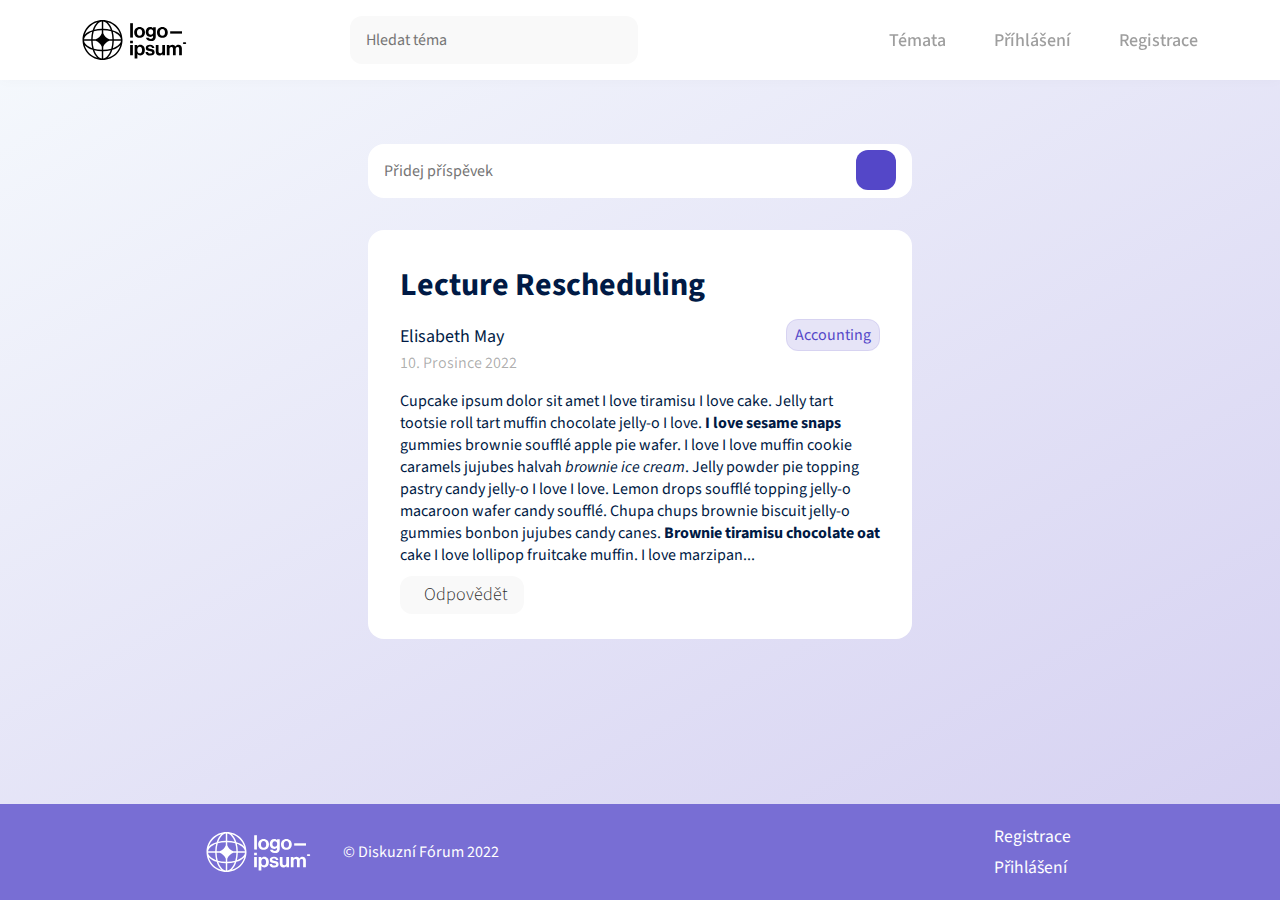
==== templates/index.html @ 2816a1f3 "template label" ====
<!doctype html>
<html lang="en">
<head>
    <meta charset="UTF-8">
    <meta name="viewport"
          content="width=device-width, user-scalable=no, initial-scale=1.0, maximum-scale=1.0, minimum-scale=1.0">
    <meta http-equiv="X-UA-Compatible" content="ie=edge">
    <link rel="stylesheet" href="https://cdnjs.cloudflare.com/ajax/libs/font-awesome/6.2.1/css/all.min.css"
          integrity="sha512-MV7K8+y+gLIBoVD59lQIYicR65iaqukzvf/nwasF0nqhPay5w/9lJmVM2hMDcnK1OnMGCdVK+iQrJ7lzPJQd1w=="
          crossorigin="anonymous" referrerpolicy="no-referrer"/>
    <link rel="stylesheet" href="style.css">
    <title>Diskuzní Fórum</title>
</head>
<body>
<nav class="nav">
    <svg class="nav__logo" id="logo-77" width="105" height="40" viewBox="0 0 105 40" fill="none"
         xmlns="http://www.w3.org/2000/svg">
        <path class="ccustom"
              d="M48.136 35.2381H50.8704V24.9238H48.136V35.2381ZM48.136 23.3153H50.8704V20.8624H48.136V23.3153Z"
              fill="black"></path>
        <path class="ccustom"
              d="M52.6323 38.6159H55.3667V34.072H55.407C55.99 34.9566 56.935 35.5397 58.3826 35.5397C61.0366 35.5397 62.8461 33.4286 62.8461 30.091C62.8461 26.874 61.0969 24.6423 58.3625 24.6423C56.9551 24.6423 55.99 25.3058 55.3265 26.2105H55.2662V24.9238H52.6323V38.6159ZM57.7996 33.2677C56.171 33.2677 55.3064 32.0413 55.3064 30.1714C55.3064 28.3217 55.99 26.8539 57.699 26.8539C59.3879 26.8539 60.0715 28.2211 60.0715 30.1714C60.0715 32.1217 59.1869 33.2677 57.7996 33.2677Z"
              fill="black"></path>
        <path class="ccustom"
              d="M68.3007 35.5397C70.8742 35.5397 72.6435 34.2931 72.6435 32.2222C72.6435 29.8095 70.7335 29.327 69.0044 28.9651C67.5366 28.6635 66.1694 28.583 66.1694 27.6984C66.1694 26.9545 66.8731 26.5523 67.9388 26.5523C69.1049 26.5523 69.8086 26.9545 69.9292 28.0603H72.4023C72.2012 25.9894 70.6933 24.6423 67.979 24.6423C65.6266 24.6423 63.7768 25.7079 63.7768 27.9396C63.7768 30.1915 65.5864 30.6942 67.4361 31.0561C68.8435 31.3375 70.1504 31.4381 70.1504 32.4233C70.1504 33.1471 69.4668 33.6095 68.2604 33.6095C67.034 33.6095 66.1895 33.0868 66.0086 31.9005H63.4752C63.6361 34.0921 65.3049 35.5397 68.3007 35.5397Z"
              fill="black"></path>
        <path class="ccustom"
              d="M83.0252 35.2381V24.9238H80.2908V30.8751C80.2908 32.2423 79.5067 33.2074 78.2199 33.2074C77.0538 33.2074 76.5109 32.5439 76.5109 31.3375V24.9238H73.7966V31.8C73.7966 34.0518 75.0834 35.5196 77.3755 35.5196C78.8231 35.5196 79.6273 34.9767 80.3311 34.0317H80.3914V35.2381H83.0252Z"
              fill="black"></path>
        <path class="ccustom"
              d="M84.7939 35.2381H87.5284V29.2465C87.5284 27.8793 88.2723 26.9947 89.3781 26.9947C90.3834 26.9947 90.9665 27.5978 90.9665 28.764V35.2381H93.7009V29.2465C93.7009 27.8793 94.4046 26.9947 95.5506 26.9947C96.5559 26.9947 97.139 27.5978 97.139 28.764V35.2381H99.8734V28.3016C99.8734 26.0497 98.6469 24.6423 96.4755 24.6423C95.1686 24.6423 94.0829 25.3259 93.3792 26.4518H93.339C92.8363 25.3661 91.7908 24.6423 90.4839 24.6423C89.0564 24.6423 88.0511 25.3661 87.4881 26.3111H87.4278V24.9238H84.7939V35.2381Z"
              fill="black"></path>
        <path class="ccustom" d="M48.1762 17.572H50.9106V3.19629H48.1762V17.572Z" fill="black"></path>
        <path class="ccustom"
              d="M57.5966 17.8736C60.7935 17.8736 62.985 15.5011 62.985 12.4249C62.985 9.3487 60.7935 6.97621 57.5966 6.97621C54.3998 6.97621 52.2082 9.3487 52.2082 12.4249C52.2082 15.5011 54.3998 17.8736 57.5966 17.8736ZM57.5966 15.7826C55.9077 15.7826 54.9829 14.4355 54.9829 12.4249C54.9829 10.4143 55.9077 9.04712 57.5966 9.04712C59.2654 9.04712 60.2104 10.4143 60.2104 12.4249C60.2104 14.4355 59.2654 15.7826 57.5966 15.7826Z"
              fill="black"></path>
        <path class="ccustom"
              d="M68.8 21.0906C70.3281 21.0906 71.6551 20.7287 72.5196 19.9244C73.2836 19.2207 73.7461 18.2355 73.7461 16.7879V7.25769H71.1122V8.34341H71.072C70.4487 7.47885 69.5037 6.97621 68.2169 6.97621C65.6032 6.97621 63.7534 8.94659 63.7534 12.0228C63.7534 15.1392 66.0053 16.9487 68.2974 16.9487C69.6043 16.9487 70.3884 16.426 70.9916 15.7424H71.0519V16.8683C71.0519 18.2757 70.308 19.0196 68.7598 19.0196C67.4931 19.0196 66.9101 18.517 66.6889 17.8736H63.9746C64.2561 19.8842 65.9852 21.0906 68.8 21.0906ZM68.7598 14.7572C67.3524 14.7572 66.4275 13.7318 66.4275 11.9826C66.4275 10.2535 67.3524 9.16775 68.7397 9.16775C70.3884 9.16775 71.1926 10.4545 71.1926 11.9625C71.1926 13.4905 70.4889 14.7572 68.7598 14.7572Z"
              fill="black"></path>
        <path class="ccustom"
              d="M80.3925 17.8736C83.5893 17.8736 85.7809 15.5011 85.7809 12.4249C85.7809 9.3487 83.5893 6.97621 80.3925 6.97621C77.1957 6.97621 75.0041 9.3487 75.0041 12.4249C75.0041 15.5011 77.1957 17.8736 80.3925 17.8736ZM80.3925 15.7826C78.7036 15.7826 77.7787 14.4355 77.7787 12.4249C77.7787 10.4143 78.7036 9.04712 80.3925 9.04712C82.0613 9.04712 83.0063 10.4143 83.0063 12.4249C83.0063 14.4355 82.0613 15.7826 80.3925 15.7826Z"
              fill="black"></path>
        <path class="ccustom" d="M88.1779 13.6313H100V11.2789H88.1779V13.6313Z" fill="black"></path>
        <path class="ccustom"
              d="M100.867 23.1717C100.867 22.709 101.242 22.3339 101.705 22.3339H103.38C103.843 22.3339 104.218 22.709 104.218 23.1717C104.218 23.6343 103.843 24.0094 103.38 24.0094H101.705C101.242 24.0094 100.867 23.6343 100.867 23.1717Z"
              fill="black"></path>
        <path class="ccustom" fill-rule="evenodd" clip-rule="evenodd"
              d="M20.5216 0C31.5673 0 40.5216 8.9543 40.5216 20C40.5216 31.0457 31.5673 40 20.5216 40C9.47591 40 0.521606 31.0457 0.521606 20C0.521606 8.9543 9.47591 0 20.5216 0ZM19.7987 1.49659C17.5171 1.81769 15.3445 3.65108 13.658 6.7174C13.1688 7.60683 12.7274 8.58946 12.3427 9.65044C14.6359 9.07417 17.155 8.73442 19.7987 8.68187V1.49659ZM10.6524 10.1308C11.1307 8.62958 11.7159 7.2484 12.3912 6.02065C13.2272 4.50059 14.2194 3.18795 15.3373 2.17977C9.2584 3.94523 4.46683 8.73679 2.70138 14.8157C3.70955 13.6978 5.0222 12.7056 6.54226 11.8696C7.77001 11.1943 9.15118 10.6091 10.6524 10.1308ZM10.172 11.8211C9.59577 14.1143 9.25603 16.6334 9.20348 19.2771H2.01819C2.3393 16.9954 4.17269 14.8228 7.23901 13.1364C8.12844 12.6472 9.11107 12.2058 10.172 11.8211ZM10.6496 19.2771C10.7093 16.392 11.1246 13.6834 11.8118 11.2902C14.205 10.603 16.9137 10.1876 19.7987 10.1279V13.2508C18.7224 16.0062 16.5272 18.2012 13.7717 19.2771H10.6496ZM9.20348 20.7229H2.01819C2.3393 23.0046 4.17269 25.1771 7.23901 26.8636C8.12844 27.3528 9.11107 27.7942 10.172 28.1789C9.59577 25.8857 9.25603 23.3666 9.20348 20.7229ZM11.8118 28.7098C11.1246 26.3166 10.7093 23.608 10.6496 20.7229H13.7717C16.5272 21.7988 18.7225 23.9938 19.7987 26.7492V29.8721C16.9137 29.8124 14.205 29.397 11.8118 28.7098ZM10.6524 29.8692C9.15118 29.3909 7.77001 28.8057 6.54226 28.1304C5.0222 27.2944 3.70955 26.3022 2.70138 25.1843C4.46683 31.2632 9.2584 36.0548 15.3373 37.8202C14.2194 36.812 13.2272 35.4994 12.3912 33.9793C11.7159 32.7516 11.1307 31.3704 10.6524 29.8692ZM19.7987 38.5034C17.5171 38.1823 15.3445 36.3489 13.658 33.2826C13.1688 32.3932 12.7274 31.4105 12.3427 30.3496C14.6359 30.9258 17.155 31.2656 19.7987 31.3181V38.5034ZM25.7059 37.8202C26.8238 36.812 27.816 35.4994 28.6521 33.9793C29.3273 32.7516 29.9125 31.3704 30.3908 29.8692C31.892 29.3909 33.2732 28.8057 34.501 28.1304C36.021 27.2944 37.3337 26.3022 38.3418 25.1843C36.5764 31.2632 31.7848 36.0548 25.7059 37.8202ZM28.7005 30.3496C28.3158 31.4105 27.8744 32.3932 27.3852 33.2826C25.6988 36.3489 23.5262 38.1823 21.2445 38.5034V31.3181C23.8882 31.2656 26.4073 30.9258 28.7005 30.3496ZM30.8712 28.1789C31.9321 27.7942 32.9148 27.3528 33.8042 26.8636C36.8705 25.1771 38.7039 23.0046 39.025 20.7229H31.8397C31.7872 23.3666 31.4474 25.8857 30.8712 28.1789ZM30.3937 20.7229C30.334 23.608 29.9186 26.3166 29.2314 28.7098C26.8382 29.397 24.1296 29.8124 21.2445 29.8721V26.7515C22.3204 23.9951 24.5161 21.7991 27.2724 20.7229H30.3937ZM31.8397 19.2771H39.025C38.7039 16.9954 36.8705 14.8228 33.8042 13.1364C32.9148 12.6472 31.9321 12.2058 30.8712 11.8211C31.4474 14.1143 31.7872 16.6334 31.8397 19.2771ZM29.2314 11.2902C29.9186 13.6834 30.334 16.392 30.3937 19.2771H27.2724C24.5161 18.2009 22.3204 16.0049 21.2445 13.2485V10.1279C24.1296 10.1876 26.8382 10.603 29.2314 11.2902ZM30.3908 10.1308C31.892 10.6091 33.2732 11.1943 34.501 11.8696C36.021 12.7056 37.3337 13.6978 38.3418 14.8157C36.5764 8.73679 31.7848 3.94523 25.7059 2.17977C26.8238 3.18795 27.816 4.50059 28.6521 6.02065C29.3273 7.2484 29.9125 8.62958 30.3908 10.1308ZM21.2445 1.49659C23.5262 1.81769 25.6988 3.65108 27.3852 6.7174C27.8744 7.60684 28.3158 8.58946 28.7005 9.65044C26.4073 9.07417 23.8882 8.73442 21.2445 8.68187V1.49659Z"
              fill="black"></path>
    </svg>
    <label class="nav__search-label">
        <input type="text" name="nav__search-input" class="nav__search-input" placeholder="Hledat téma"/>
    </label>
    <a href="#" class="nav__hamburger">
        <i class="fa-solid fa-bars"></i>
    </a>
    <ul class="nav__list">
        <li class="nav__item"><a href="#">Témata</a></li>
        <li class="nav__item"><a href="#">Příhlášení</a></li>
        <li class="nav__item"><a href="#">Registrace</a></li>
    </ul>
</nav>
<main class="main">
    <form class="main__new-post">
        <label>
            <input type="text" placeholder="Přidej příspěvek" class="main__new-post-input"/>
            <button class="main__new-post-button"><i class="fa-solid fa-plus"></i></button>
        </label>
    </form>
    <article class="post-card">
        <a href="#" class="post-card__title"><h2>Lecture Rescheduling</h2></a>
        <div class="post-card__header">
            <div class="post-card__info">
                <span class="post-card__author">Elisabeth May</span>
                <span class="post-card__date">10. Prosince 2022</span>
            </div>
            <div>
                <a href="#" class="post-card__label">Accounting</a>
            </div>
        </div>
        <div class="post-card__content">
            Cupcake ipsum dolor sit amet I love tiramisu I love cake. Jelly tart tootsie roll tart muffin chocolate
            jelly-o I love. <b>I love sesame snaps</b> gummies brownie soufflé apple pie wafer. I love I love muffin
            cookie
            caramels jujubes halvah <i>brownie ice cream</i>. Jelly powder pie topping pastry candy jelly-o I love I
            love.
            Lemon drops soufflé topping jelly-o macaroon wafer candy soufflé. Chupa chups brownie biscuit jelly-o
            gummies bonbon jujubes candy canes. <b>Brownie tiramisu chocolate oat</b> cake I love lollipop fruitcake
            muffin. I
            love marzipan...
        </div>
        <a href="#" class="post-card__reply">
            <i class="fa-solid fa-comment"></i>
            <span>Odpovědět</span>
        </a>
    </article>
</main>
<footer class="footer">
    <section class="footer__brand">
        <svg class="footer__logo" id="logo-77" width="105" height="40" viewBox="0 0 105 40" fill="none"
             xmlns="http://www.w3.org/2000/svg">
            <path class="ccustom"
                  d="M48.136 35.2381H50.8704V24.9238H48.136V35.2381ZM48.136 23.3153H50.8704V20.8624H48.136V23.3153Z"
                  fill="black"></path>
            <path class="ccustom"
                  d="M52.6323 38.6159H55.3667V34.072H55.407C55.99 34.9566 56.935 35.5397 58.3826 35.5397C61.0366 35.5397 62.8461 33.4286 62.8461 30.091C62.8461 26.874 61.0969 24.6423 58.3625 24.6423C56.9551 24.6423 55.99 25.3058 55.3265 26.2105H55.2662V24.9238H52.6323V38.6159ZM57.7996 33.2677C56.171 33.2677 55.3064 32.0413 55.3064 30.1714C55.3064 28.3217 55.99 26.8539 57.699 26.8539C59.3879 26.8539 60.0715 28.2211 60.0715 30.1714C60.0715 32.1217 59.1869 33.2677 57.7996 33.2677Z"
                  fill="black"></path>
            <path class="ccustom"
                  d="M68.3007 35.5397C70.8742 35.5397 72.6435 34.2931 72.6435 32.2222C72.6435 29.8095 70.7335 29.327 69.0044 28.9651C67.5366 28.6635 66.1694 28.583 66.1694 27.6984C66.1694 26.9545 66.8731 26.5523 67.9388 26.5523C69.1049 26.5523 69.8086 26.9545 69.9292 28.0603H72.4023C72.2012 25.9894 70.6933 24.6423 67.979 24.6423C65.6266 24.6423 63.7768 25.7079 63.7768 27.9396C63.7768 30.1915 65.5864 30.6942 67.4361 31.0561C68.8435 31.3375 70.1504 31.4381 70.1504 32.4233C70.1504 33.1471 69.4668 33.6095 68.2604 33.6095C67.034 33.6095 66.1895 33.0868 66.0086 31.9005H63.4752C63.6361 34.0921 65.3049 35.5397 68.3007 35.5397Z"
                  fill="black"></path>
            <path class="ccustom"
                  d="M83.0252 35.2381V24.9238H80.2908V30.8751C80.2908 32.2423 79.5067 33.2074 78.2199 33.2074C77.0538 33.2074 76.5109 32.5439 76.5109 31.3375V24.9238H73.7966V31.8C73.7966 34.0518 75.0834 35.5196 77.3755 35.5196C78.8231 35.5196 79.6273 34.9767 80.3311 34.0317H80.3914V35.2381H83.0252Z"
                  fill="black"></path>
            <path class="ccustom"
                  d="M84.7939 35.2381H87.5284V29.2465C87.5284 27.8793 88.2723 26.9947 89.3781 26.9947C90.3834 26.9947 90.9665 27.5978 90.9665 28.764V35.2381H93.7009V29.2465C93.7009 27.8793 94.4046 26.9947 95.5506 26.9947C96.5559 26.9947 97.139 27.5978 97.139 28.764V35.2381H99.8734V28.3016C99.8734 26.0497 98.6469 24.6423 96.4755 24.6423C95.1686 24.6423 94.0829 25.3259 93.3792 26.4518H93.339C92.8363 25.3661 91.7908 24.6423 90.4839 24.6423C89.0564 24.6423 88.0511 25.3661 87.4881 26.3111H87.4278V24.9238H84.7939V35.2381Z"
                  fill="black"></path>
            <path class="ccustom" d="M48.1762 17.572H50.9106V3.19629H48.1762V17.572Z" fill="black"></path>
            <path class="ccustom"
                  d="M57.5966 17.8736C60.7935 17.8736 62.985 15.5011 62.985 12.4249C62.985 9.3487 60.7935 6.97621 57.5966 6.97621C54.3998 6.97621 52.2082 9.3487 52.2082 12.4249C52.2082 15.5011 54.3998 17.8736 57.5966 17.8736ZM57.5966 15.7826C55.9077 15.7826 54.9829 14.4355 54.9829 12.4249C54.9829 10.4143 55.9077 9.04712 57.5966 9.04712C59.2654 9.04712 60.2104 10.4143 60.2104 12.4249C60.2104 14.4355 59.2654 15.7826 57.5966 15.7826Z"
                  fill="black"></path>
            <path class="ccustom"
                  d="M68.8 21.0906C70.3281 21.0906 71.6551 20.7287 72.5196 19.9244C73.2836 19.2207 73.7461 18.2355 73.7461 16.7879V7.25769H71.1122V8.34341H71.072C70.4487 7.47885 69.5037 6.97621 68.2169 6.97621C65.6032 6.97621 63.7534 8.94659 63.7534 12.0228C63.7534 15.1392 66.0053 16.9487 68.2974 16.9487C69.6043 16.9487 70.3884 16.426 70.9916 15.7424H71.0519V16.8683C71.0519 18.2757 70.308 19.0196 68.7598 19.0196C67.4931 19.0196 66.9101 18.517 66.6889 17.8736H63.9746C64.2561 19.8842 65.9852 21.0906 68.8 21.0906ZM68.7598 14.7572C67.3524 14.7572 66.4275 13.7318 66.4275 11.9826C66.4275 10.2535 67.3524 9.16775 68.7397 9.16775C70.3884 9.16775 71.1926 10.4545 71.1926 11.9625C71.1926 13.4905 70.4889 14.7572 68.7598 14.7572Z"
                  fill="black"></path>
            <path class="ccustom"
                  d="M80.3925 17.8736C83.5893 17.8736 85.7809 15.5011 85.7809 12.4249C85.7809 9.3487 83.5893 6.97621 80.3925 6.97621C77.1957 6.97621 75.0041 9.3487 75.0041 12.4249C75.0041 15.5011 77.1957 17.8736 80.3925 17.8736ZM80.3925 15.7826C78.7036 15.7826 77.7787 14.4355 77.7787 12.4249C77.7787 10.4143 78.7036 9.04712 80.3925 9.04712C82.0613 9.04712 83.0063 10.4143 83.0063 12.4249C83.0063 14.4355 82.0613 15.7826 80.3925 15.7826Z"
                  fill="black"></path>
            <path class="ccustom" d="M88.1779 13.6313H100V11.2789H88.1779V13.6313Z" fill="black"></path>
            <path class="ccustom"
                  d="M100.867 23.1717C100.867 22.709 101.242 22.3339 101.705 22.3339H103.38C103.843 22.3339 104.218 22.709 104.218 23.1717C104.218 23.6343 103.843 24.0094 103.38 24.0094H101.705C101.242 24.0094 100.867 23.6343 100.867 23.1717Z"
                  fill="black"></path>
            <path class="ccustom" fill-rule="evenodd" clip-rule="evenodd"
                  d="M20.5216 0C31.5673 0 40.5216 8.9543 40.5216 20C40.5216 31.0457 31.5673 40 20.5216 40C9.47591 40 0.521606 31.0457 0.521606 20C0.521606 8.9543 9.47591 0 20.5216 0ZM19.7987 1.49659C17.5171 1.81769 15.3445 3.65108 13.658 6.7174C13.1688 7.60683 12.7274 8.58946 12.3427 9.65044C14.6359 9.07417 17.155 8.73442 19.7987 8.68187V1.49659ZM10.6524 10.1308C11.1307 8.62958 11.7159 7.2484 12.3912 6.02065C13.2272 4.50059 14.2194 3.18795 15.3373 2.17977C9.2584 3.94523 4.46683 8.73679 2.70138 14.8157C3.70955 13.6978 5.0222 12.7056 6.54226 11.8696C7.77001 11.1943 9.15118 10.6091 10.6524 10.1308ZM10.172 11.8211C9.59577 14.1143 9.25603 16.6334 9.20348 19.2771H2.01819C2.3393 16.9954 4.17269 14.8228 7.23901 13.1364C8.12844 12.6472 9.11107 12.2058 10.172 11.8211ZM10.6496 19.2771C10.7093 16.392 11.1246 13.6834 11.8118 11.2902C14.205 10.603 16.9137 10.1876 19.7987 10.1279V13.2508C18.7224 16.0062 16.5272 18.2012 13.7717 19.2771H10.6496ZM9.20348 20.7229H2.01819C2.3393 23.0046 4.17269 25.1771 7.23901 26.8636C8.12844 27.3528 9.11107 27.7942 10.172 28.1789C9.59577 25.8857 9.25603 23.3666 9.20348 20.7229ZM11.8118 28.7098C11.1246 26.3166 10.7093 23.608 10.6496 20.7229H13.7717C16.5272 21.7988 18.7225 23.9938 19.7987 26.7492V29.8721C16.9137 29.8124 14.205 29.397 11.8118 28.7098ZM10.6524 29.8692C9.15118 29.3909 7.77001 28.8057 6.54226 28.1304C5.0222 27.2944 3.70955 26.3022 2.70138 25.1843C4.46683 31.2632 9.2584 36.0548 15.3373 37.8202C14.2194 36.812 13.2272 35.4994 12.3912 33.9793C11.7159 32.7516 11.1307 31.3704 10.6524 29.8692ZM19.7987 38.5034C17.5171 38.1823 15.3445 36.3489 13.658 33.2826C13.1688 32.3932 12.7274 31.4105 12.3427 30.3496C14.6359 30.9258 17.155 31.2656 19.7987 31.3181V38.5034ZM25.7059 37.8202C26.8238 36.812 27.816 35.4994 28.6521 33.9793C29.3273 32.7516 29.9125 31.3704 30.3908 29.8692C31.892 29.3909 33.2732 28.8057 34.501 28.1304C36.021 27.2944 37.3337 26.3022 38.3418 25.1843C36.5764 31.2632 31.7848 36.0548 25.7059 37.8202ZM28.7005 30.3496C28.3158 31.4105 27.8744 32.3932 27.3852 33.2826C25.6988 36.3489 23.5262 38.1823 21.2445 38.5034V31.3181C23.8882 31.2656 26.4073 30.9258 28.7005 30.3496ZM30.8712 28.1789C31.9321 27.7942 32.9148 27.3528 33.8042 26.8636C36.8705 25.1771 38.7039 23.0046 39.025 20.7229H31.8397C31.7872 23.3666 31.4474 25.8857 30.8712 28.1789ZM30.3937 20.7229C30.334 23.608 29.9186 26.3166 29.2314 28.7098C26.8382 29.397 24.1296 29.8124 21.2445 29.8721V26.7515C22.3204 23.9951 24.5161 21.7991 27.2724 20.7229H30.3937ZM31.8397 19.2771H39.025C38.7039 16.9954 36.8705 14.8228 33.8042 13.1364C32.9148 12.6472 31.9321 12.2058 30.8712 11.8211C31.4474 14.1143 31.7872 16.6334 31.8397 19.2771ZM29.2314 11.2902C29.9186 13.6834 30.334 16.392 30.3937 19.2771H27.2724C24.5161 18.2009 22.3204 16.0049 21.2445 13.2485V10.1279C24.1296 10.1876 26.8382 10.603 29.2314 11.2902ZM30.3908 10.1308C31.892 10.6091 33.2732 11.1943 34.501 11.8696C36.021 12.7056 37.3337 13.6978 38.3418 14.8157C36.5764 8.73679 31.7848 3.94523 25.7059 2.17977C26.8238 3.18795 27.816 4.50059 28.6521 6.02065C29.3273 7.2484 29.9125 8.62958 30.3908 10.1308ZM21.2445 1.49659C23.5262 1.81769 25.6988 3.65108 27.3852 6.7174C27.8744 7.60684 28.3158 8.58946 28.7005 9.65044C26.4073 9.07417 23.8882 8.73442 21.2445 8.68187V1.49659Z"
                  fill="black"></path>
        </svg>
        <span class="footer__copy">&copy Diskuzní Fórum 2022</span>
    </section>
    <section class="footer__lists">
        <ul class="footer__socials">
            <li class="footer__socials-item"><a href="#"><i class="fa-brands fa-instagram"></i></a></li>
            <li class="footer__socials-item"><a href="#"><i class="fa-brands fa-twitter"></i></a></li>
            <li class="footer__socials-item"><a href="#"><i class="fa-brands fa-facebook"></i></a></li>
        </ul>
        <ul class="footer__nav">
            <li class="footer__nav-item"><a href="#">Registrace</a></li>
            <li class="footer__nav-item"><a href="#">Přihlášení</a></li>
        </ul>
    </section>
</footer>

<script src="js/hamburger_nav.js"></script>
</body>
</html>
---- templates/style.css ----
@import url("https://fonts.googleapis.com/css2?family=Source+Sans+Pro:wght@300;400;700&display=swap");
:root {
  font-size: 16px;
  font-family: "Source Sans Pro", sans-serif;
}

::-webkit-scrollbar {
  width: 4px;
  background-color: #e6e6e6;
}

::-webkit-scrollbar-thumb {
  background: #5447C8;
}

::-webkit-scrollbar-thumb:hover {
  background: #302782;
}

li {
  list-style: none;
}

html, body {
  position: relative;
  margin: 0;
  min-height: 100vh;
  background: #d4cff1;
  background: linear-gradient(331deg, #d4cff1 0%, #f6fafd 100%);
}

input, button {
  font-family: "Source Sans Pro", sans-serif;
  font-size: 1rem;
}

input {
  background-color: #f9f9f9;
  border-radius: 0.75rem;
  font-size: 1rem;
  padding: 1rem;
  border: none;
}
input:active, input:focus {
  outline: 1px solid #afa9e5;
}

.nav {
  display: flex;
  align-items: center;
  justify-content: space-around;
  background-color: #FFFFFF;
  min-height: 5rem;
  box-shadow: rgba(61, 61, 61, 0.025) 0 1px 12px;
  width: 100vw;
  position: fixed;
  z-index: 99;
}
.nav .nav__logo {
  pointer-events: none;
}
@media screen and (max-width: 820px) {
  .nav .nav__logo {
    display: none;
  }
}
.nav .nav__hamburger {
  display: none;
  font-size: 2rem;
  color: #5447C8;
  z-index: 2;
}
.nav .nav__hamburger:hover, .nav .nav__hamburger:active, .nav .nav__hamburger:focus {
  color: #302782;
}
@media screen and (max-width: 720px) {
  .nav .nav__hamburger {
    display: block;
  }
}
.nav .nav__search-label .nav__search-input {
  height: 3rem;
  min-width: 16rem;
  padding: 0 1rem;
}
@media screen and (max-width: 760px) {
  .nav .nav__search-label .nav__search-input {
    width: 8rem;
  }
}
.nav .nav__list {
  display: flex;
  margin: 0;
}
.nav .nav__list .nav__item a {
  text-align: center;
  display: inline-block;
  width: 100%;
  padding: 1.5rem;
  position: relative;
  font-size: 1.125rem;
  color: #9E9E9E;
  font-weight: 500;
  text-decoration: none;
  transition: color ease-in-out 0.1s;
}
.nav .nav__list .nav__item a:hover, .nav .nav__list .nav__item a:focus, .nav .nav__list .nav__item a.active {
  color: #303030;
  outline: none;
}
.nav .nav__list .nav__item a:hover:after, .nav .nav__list .nav__item a:focus:after, .nav .nav__list .nav__item a.active:after {
  position: absolute;
  content: "";
  display: block;
  width: calc(100% - 3rem);
  height: 3px;
  border-radius: 2px;
  background-color: #5447C8;
  top: 4.7rem;
}
@media screen and (max-width: 720px) {
  .nav .nav__list {
    display: none;
  }
  .nav .nav__list.active {
    padding: 0;
    display: block;
    position: absolute;
    background-color: #FFFFFF;
    width: 100vw;
    height: 100vh;
    top: 0;
    left: 0;
  }
  .nav .nav__list.active li:first-of-type {
    padding-top: 8rem;
  }
  .nav .nav__list.active .nav__item a {
    padding: 1.5rem 0;
  }
  .nav .nav__list.active .nav__item a:hover, .nav .nav__list.active .nav__item a:focus, .nav .nav__list.active .nav__item a.active {
    color: #303030;
    outline: none;
  }
  .nav .nav__list.active .nav__item a:hover:after, .nav .nav__list.active .nav__item a:focus:after, .nav .nav__list.active .nav__item a.active:after {
    display: none;
  }
}

.main {
  color: #001A45;
  display: flex;
  flex-direction: column;
  align-items: center;
  padding-top: 5rem;
  gap: 2rem;
  padding-bottom: 12rem;
}
.main .main__new-post {
  margin-top: 4rem;
}
.main .main__new-post label {
  position: relative;
  box-shadow: 2px 2px 10px rgba(0, 0, 0, 0.005);
}
.main .main__new-post label .main__new-post-input {
  width: 40vw;
  border-radius: 1rem;
  background-color: #FFFFFF;
}
@media screen and (max-width: 1100px) {
  .main .main__new-post label .main__new-post-input {
    width: 70vw;
  }
}
.main .main__new-post label .main__new-post-button {
  position: absolute;
  right: 1rem;
  top: -0.6rem;
  width: 2.5rem;
  height: 2.5rem;
  border-radius: 0.75rem;
  border: none;
  background-color: #5447C8;
  color: #FFFFFF;
  font-size: 1.2rem;
  cursor: pointer;
  transition: background-color ease-in-out 0.1s;
}
.main .main__new-post label .main__new-post-button:focus, .main .main__new-post label .main__new-post-button:hover {
  background-color: #302782;
}
.main .post-card {
  width: calc(40vw - 2rem);
  max-height: 400px;
  padding: 2rem;
  border-radius: 1rem;
  background-color: #FFFFFF;
  box-shadow: 2px 2px 10px rgba(0, 0, 0, 0.005);
}
@media screen and (max-width: 1100px) {
  .main .post-card {
    width: calc(70vw - 2rem);
  }
}
.main .post-card .post-card__title {
  color: #001A45;
  text-decoration: none;
}
.main .post-card .post-card__title h2 {
  font-size: 2rem;
  margin: 0 0 1rem;
}
.main .post-card .post-card__title:hover, .main .post-card .post-card__title:focus {
  text-decoration: underline;
  outline: none;
}
.main .post-card .post-card__header {
  display: flex;
  justify-content: space-between;
}
.main .post-card .post-card__header .post-card__info {
  display: flex;
  flex-direction: column;
  gap: 0.2rem;
}
.main .post-card .post-card__header .post-card__info .post-card__author {
  font-size: 1.125rem;
}
.main .post-card .post-card__header .post-card__info .post-card__date {
  color: rgba(0, 0, 0, 0.325);
}
.main .post-card .post-card__header .post-card__label {
  text-decoration: none;
  color: #5447C8;
  border-radius: 0.75rem;
  padding: 0.25rem 0.5rem;
  border: 1px solid rgba(84, 71, 200, 0.1);
  background-color: rgba(84, 71, 200, 0.15);
  transition: background-color ease-in-out 0.1s;
}
.main .post-card .post-card__header .post-card__label:focus, .main .post-card .post-card__header .post-card__label:hover {
  border: 1px solid rgba(84, 71, 200, 0.2);
  background-color: rgba(84, 71, 200, 0.25);
}
@media screen and (max-width: 300px) {
  .main .post-card .post-card__header .post-card__label {
    display: none;
  }
}
.main .post-card .post-card__content {
  margin: 1rem 0;
}
@media screen and (max-width: 500px) {
  .main .post-card .post-card__content {
    display: -webkit-box;
    max-width: 95%;
    -webkit-line-clamp: 6;
    -webkit-box-orient: vertical;
    overflow: hidden;
  }
}
.main .post-card .post-card__reply {
  text-decoration: none;
  background-color: #f9f9f9;
  padding: 0.5rem 1rem;
  border-radius: 0.75rem;
  transition: background-color ease-in-out 0.1s;
}
.main .post-card .post-card__reply i {
  color: #b0b0b0;
  margin-right: 0.5rem;
}
.main .post-card .post-card__reply span {
  color: #303030;
  font-size: 1.125rem;
  font-weight: 300;
}
.main .post-card .post-card__reply:hover, .main .post-card .post-card__reply:focus {
  background-color: #ececec;
  outline: none;
}

.footer {
  position: absolute;
  display: flex;
  align-items: center;
  justify-content: space-around;
  width: 100%;
  min-height: 6rem;
  background: #786ed4;
  bottom: 0;
}
.footer .footer__brand {
  display: flex;
  align-items: center;
  gap: 2rem;
  color: #FFFFFF;
}
.footer .footer__brand .footer__logo path {
  fill: #FFFFFF;
}
@media screen and (max-width: 500px) {
  .footer .footer__brand .footer__logo {
    display: none;
  }
}
.footer .footer__lists {
  display: flex;
  align-items: center;
}
@media screen and (max-width: 400px) {
  .footer .footer__lists {
    flex-direction: column;
  }
}
.footer .footer__lists a {
  text-decoration: none;
  color: #FFFFFF;
}
.footer .footer__lists a:hover, .footer .footer__lists a:focus {
  color: #cccccc;
}
.footer .footer__lists .footer__socials {
  display: flex;
  flex-direction: column;
  gap: 0.2rem;
}
.footer .footer__lists .footer__socials .footer__socials-item {
  font-size: 1.5rem;
}
@media screen and (max-width: 400px) {
  .footer .footer__lists .footer__socials {
    flex-direction: row;
  }
}
.footer .footer__lists .footer__nav .footer__nav-item {
  padding: 0.2rem;
  font-size: 1.1rem;
}

.login, .register {
  background: #FFFFFF;
}
.login-page, .register-page {
  min-height: 100vh;
  display: grid;
  grid-template-columns: 1fr 1fr;
}
.login-page__main, .register-page__main {
  display: flex;
  flex-direction: column;
  justify-content: center;
  margin: 0 auto;
  width: clamp(350px, 30vw, 500px);
}
.login-page a, .register-page a {
  text-decoration: none;
  color: #5447C8;
  transition: color ease-in-out 0.1s;
}
.login-page a:focus, .login-page a:hover, .register-page a:focus, .register-page a:hover {
  outline: none;
  text-decoration: underline;
  color: #302782;
}
.login-page__heading, .register-page__heading {
  font-weight: 500;
  font-size: 3rem;
  margin: 2rem 0 0;
}
.login-page__heading-paragraph, .register-page__heading-paragraph {
  font-size: 1.125rem;
  color: #4a4a4a;
}
.login-page__form, .register-page__form {
  display: flex;
  flex-direction: column;
}
.login-page__form label, .register-page__form label {
  margin: 1rem 0 0.25rem;
  font-size: 1.075rem;
  color: #303030;
}
.login-page__form input:not([type=submit]), .register-page__form input:not([type=submit]) {
  outline: 1px solid rgba(84, 71, 200, 0.2);
  font-size: 1.125rem;
  background-color: #FFFFFF;
}
.login-page__form input:not([type=submit])::placeholder, .register-page__form input:not([type=submit])::placeholder {
  color: #303030;
}
.login-page__form input:not([type=submit]):active, .login-page__form input:not([type=submit]):focus, .register-page__form input:not([type=submit]):active, .register-page__form input:not([type=submit]):focus {
  outline: 1px solid rgba(84, 71, 200, 0.8);
}
.login-page__form input[type=submit], .register-page__form input[type=submit] {
  color: #FFFFFF;
  font-size: 1.125rem;
  background-color: #5447C8;
  cursor: pointer;
  transition: background-color ease-in-out 0.1s;
  margin-top: 1rem;
}
.login-page__form input[type=submit]:focus, .login-page__form input[type=submit]:hover, .register-page__form input[type=submit]:focus, .register-page__form input[type=submit]:hover {
  background-color: #302782;
}
.login-page__forgotten-password, .register-page__forgotten-password {
  margin: 1rem 0 0;
  align-self: end;
}
.login-page__no-account, .register-page__no-account {
  align-self: center;
  margin-bottom: 2rem;
}
.login-page__decorative, .register-page__decorative {
  display: flex;
  justify-content: center;
  align-items: center;
  background-color: #e6e6e6;
}
.login-page__decorative a, .register-page__decorative a {
  width: 100%;
  height: 100%;
  display: flex;
  justify-content: center;
}
.login-page__decorative img, .register-page__decorative img {
  width: 40%;
}
@media screen and (max-width: 1100px) {
  .login-page, .register-page {
    grid-template-columns: 1fr;
  }
  .login-page__decorative, .register-page__decorative {
    display: none;
  }
}
@media screen and (max-width: 400px) {
  .login-page__main, .register-page__main {
    width: 80%;
  }
  .login-page__form, .register-page__form {
    align-items: center;
  }
  .login-page__form label, .register-page__form label {
    align-self: start;
  }
  .login-page__heading, .register-page__heading {
    align-self: center;
  }
  .login-page__heading-paragraph, .register-page__heading-paragraph {
    display: none;
  }
  .login input, .register input {
    width: 70vw;
  }
}

/*# sourceMappingURL=style.css.map */
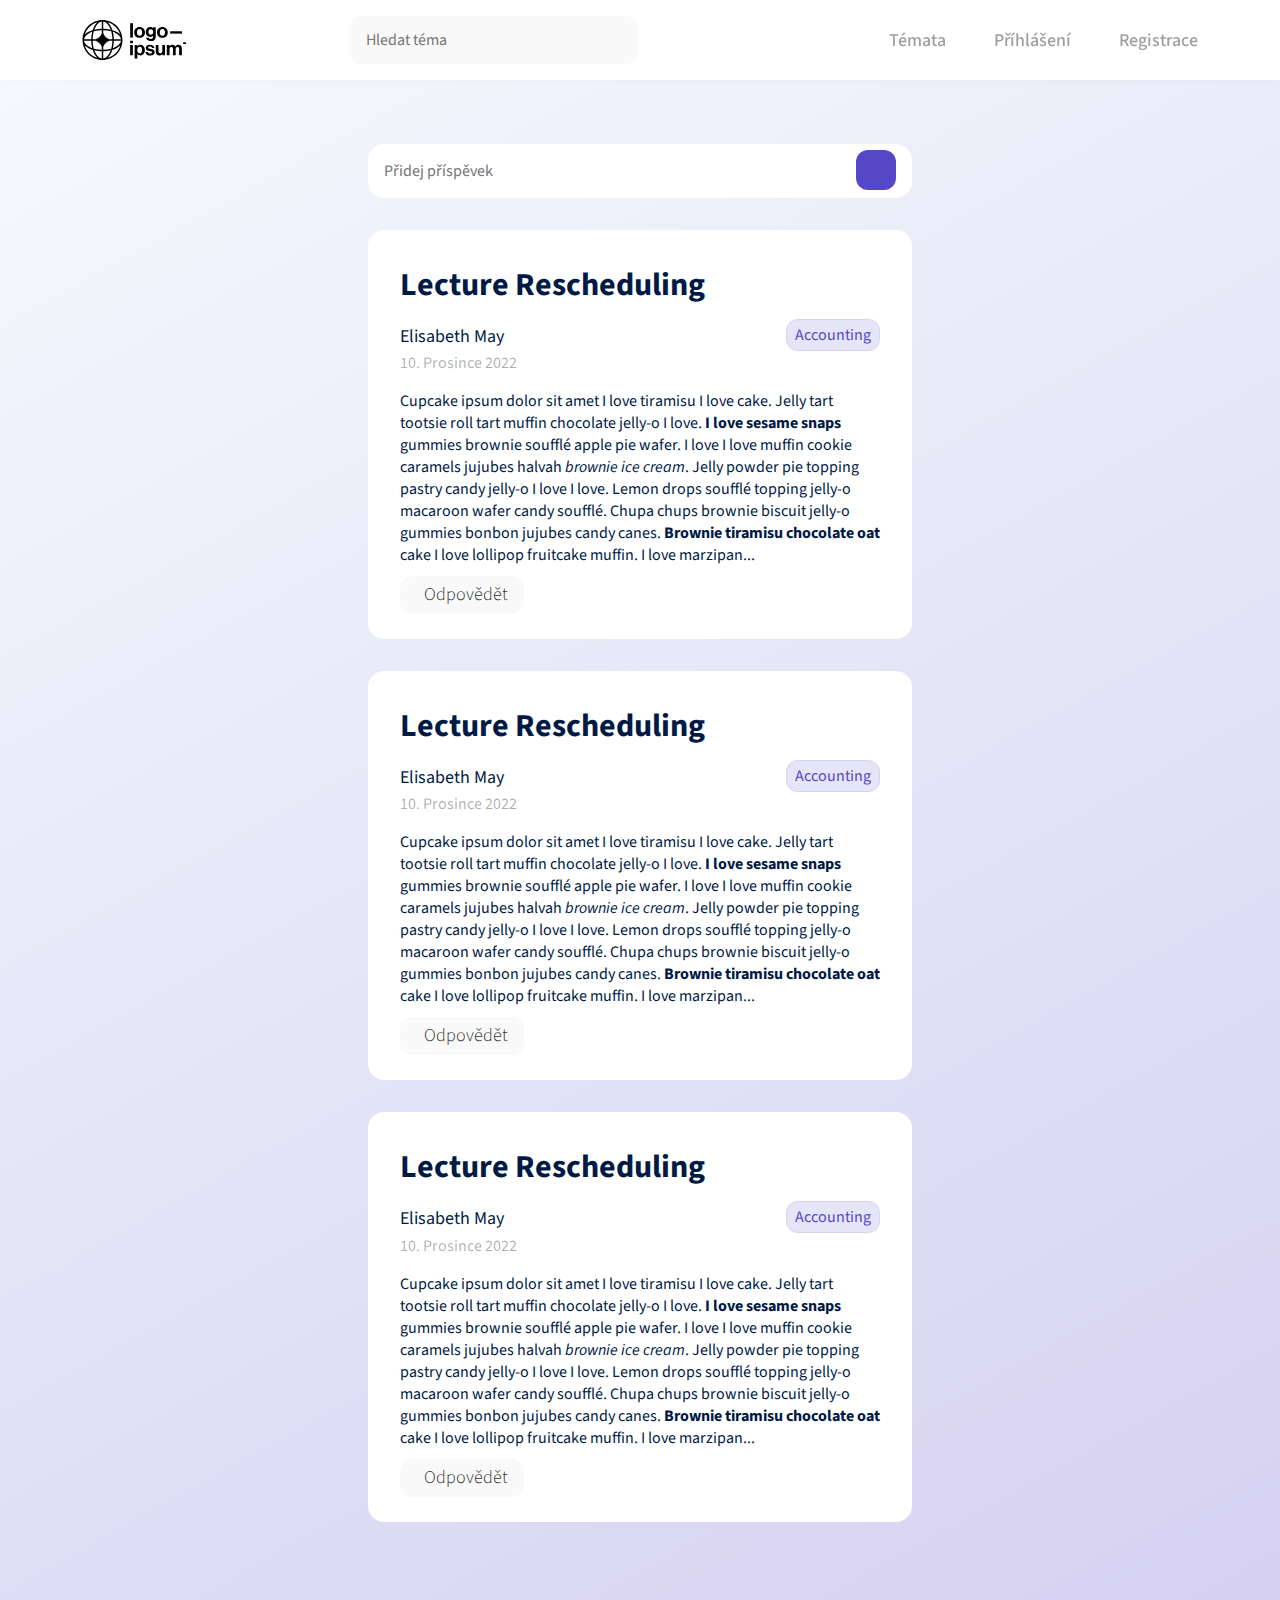
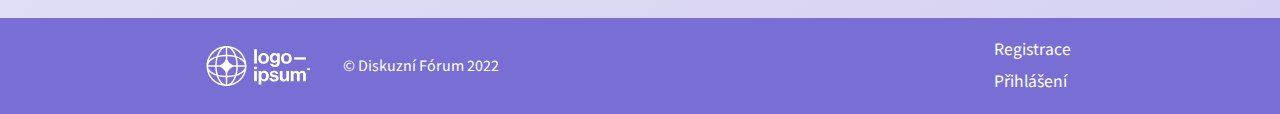
==== commit 0fc25ca4: "copy" ====
--- a/templates/index.html
+++ b/templates/index.html
@@ -94,6 +94,60 @@
             <span>Odpovědět</span>
         </a>
     </article>
+    <article class="post-card">
+        <a href="#" class="post-card__title"><h2>Lecture Rescheduling</h2></a>
+        <div class="post-card__header">
+            <div class="post-card__info">
+                <span class="post-card__author">Elisabeth May</span>
+                <span class="post-card__date">10. Prosince 2022</span>
+            </div>
+            <div>
+                <a href="#" class="post-card__label">Accounting</a>
+            </div>
+        </div>
+        <div class="post-card__content">
+            Cupcake ipsum dolor sit amet I love tiramisu I love cake. Jelly tart tootsie roll tart muffin chocolate
+            jelly-o I love. <b>I love sesame snaps</b> gummies brownie soufflé apple pie wafer. I love I love muffin
+            cookie
+            caramels jujubes halvah <i>brownie ice cream</i>. Jelly powder pie topping pastry candy jelly-o I love I
+            love.
+            Lemon drops soufflé topping jelly-o macaroon wafer candy soufflé. Chupa chups brownie biscuit jelly-o
+            gummies bonbon jujubes candy canes. <b>Brownie tiramisu chocolate oat</b> cake I love lollipop fruitcake
+            muffin. I
+            love marzipan...
+        </div>
+        <a href="#" class="post-card__reply">
+            <i class="fa-solid fa-comment"></i>
+            <span>Odpovědět</span>
+        </a>
+    </article>
+    <article class="post-card">
+        <a href="#" class="post-card__title"><h2>Lecture Rescheduling</h2></a>
+        <div class="post-card__header">
+            <div class="post-card__info">
+                <span class="post-card__author">Elisabeth May</span>
+                <span class="post-card__date">10. Prosince 2022</span>
+            </div>
+            <div>
+                <a href="#" class="post-card__label">Accounting</a>
+            </div>
+        </div>
+        <div class="post-card__content">
+            Cupcake ipsum dolor sit amet I love tiramisu I love cake. Jelly tart tootsie roll tart muffin chocolate
+            jelly-o I love. <b>I love sesame snaps</b> gummies brownie soufflé apple pie wafer. I love I love muffin
+            cookie
+            caramels jujubes halvah <i>brownie ice cream</i>. Jelly powder pie topping pastry candy jelly-o I love I
+            love.
+            Lemon drops soufflé topping jelly-o macaroon wafer candy soufflé. Chupa chups brownie biscuit jelly-o
+            gummies bonbon jujubes candy canes. <b>Brownie tiramisu chocolate oat</b> cake I love lollipop fruitcake
+            muffin. I
+            love marzipan...
+        </div>
+        <a href="#" class="post-card__reply">
+            <i class="fa-solid fa-comment"></i>
+            <span>Odpovědět</span>
+        </a>
+    </article>
 </main>
 <footer class="footer">
     <section class="footer__brand">
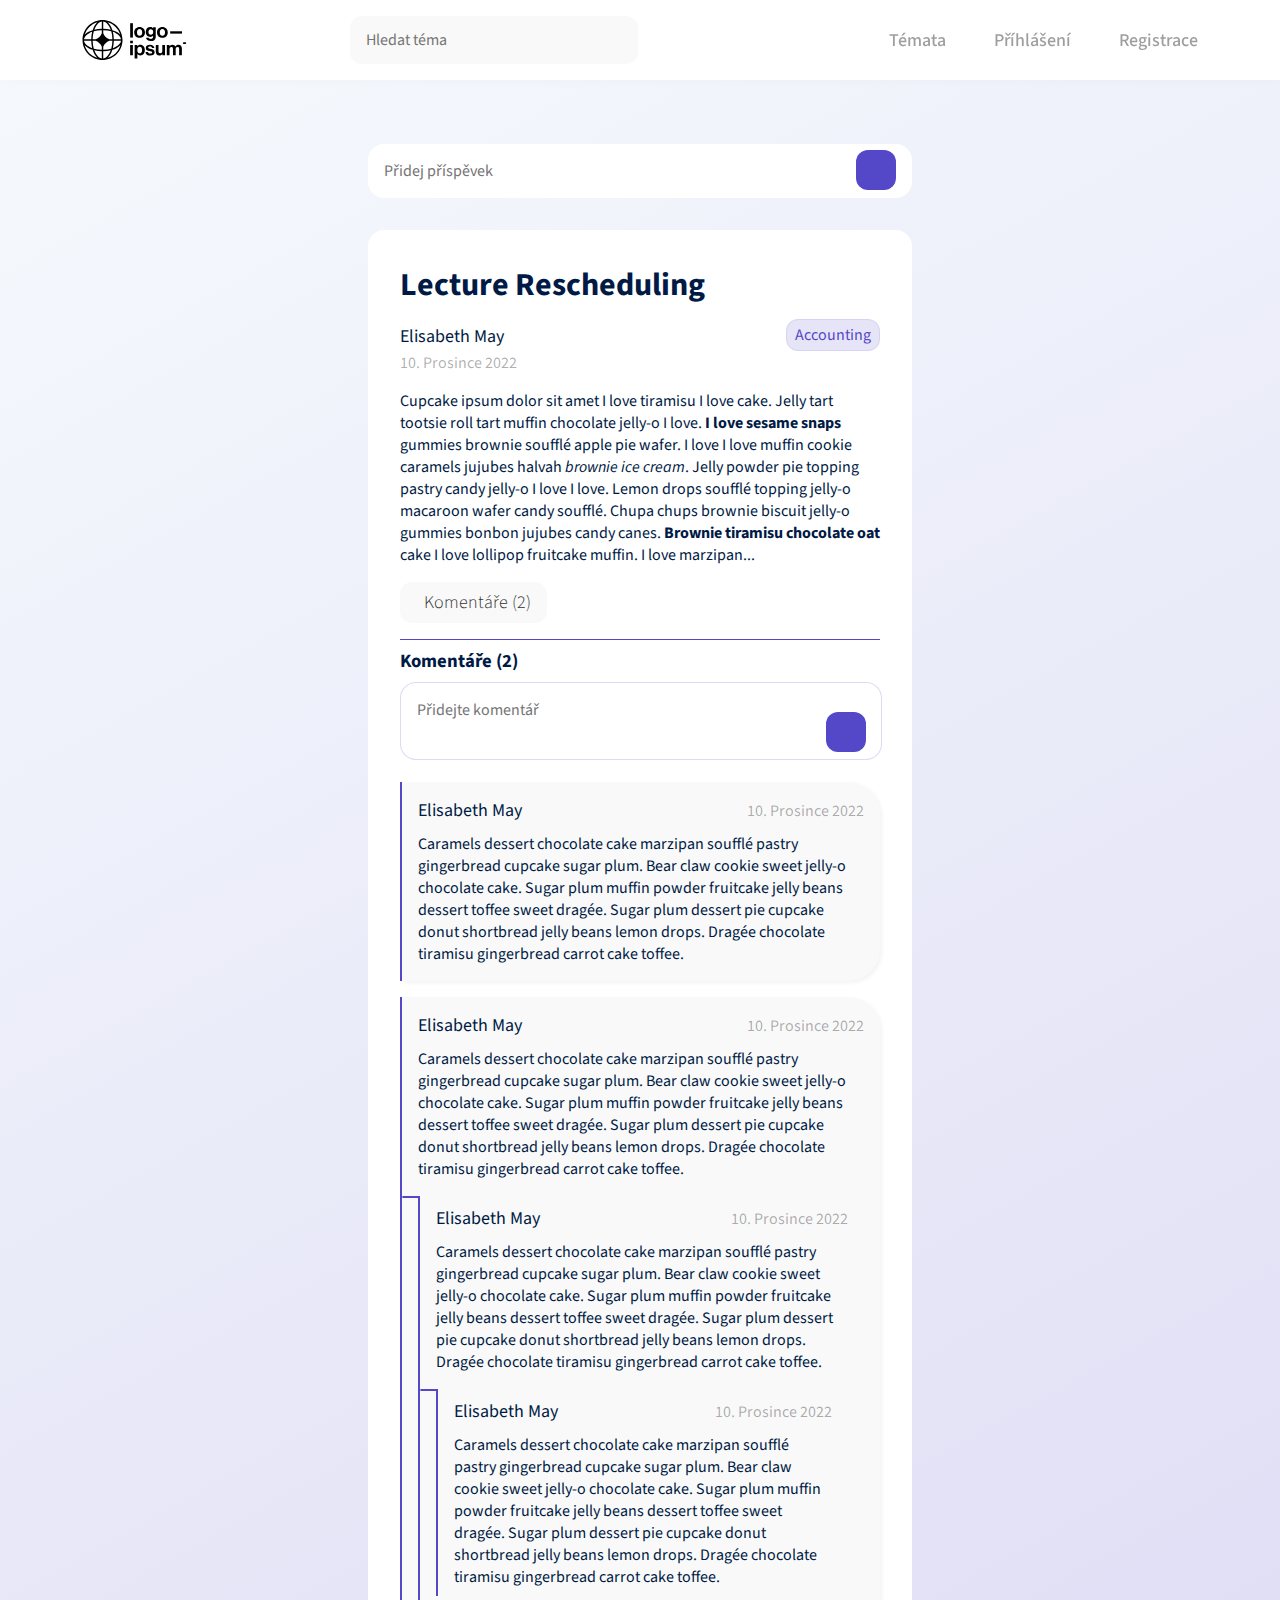
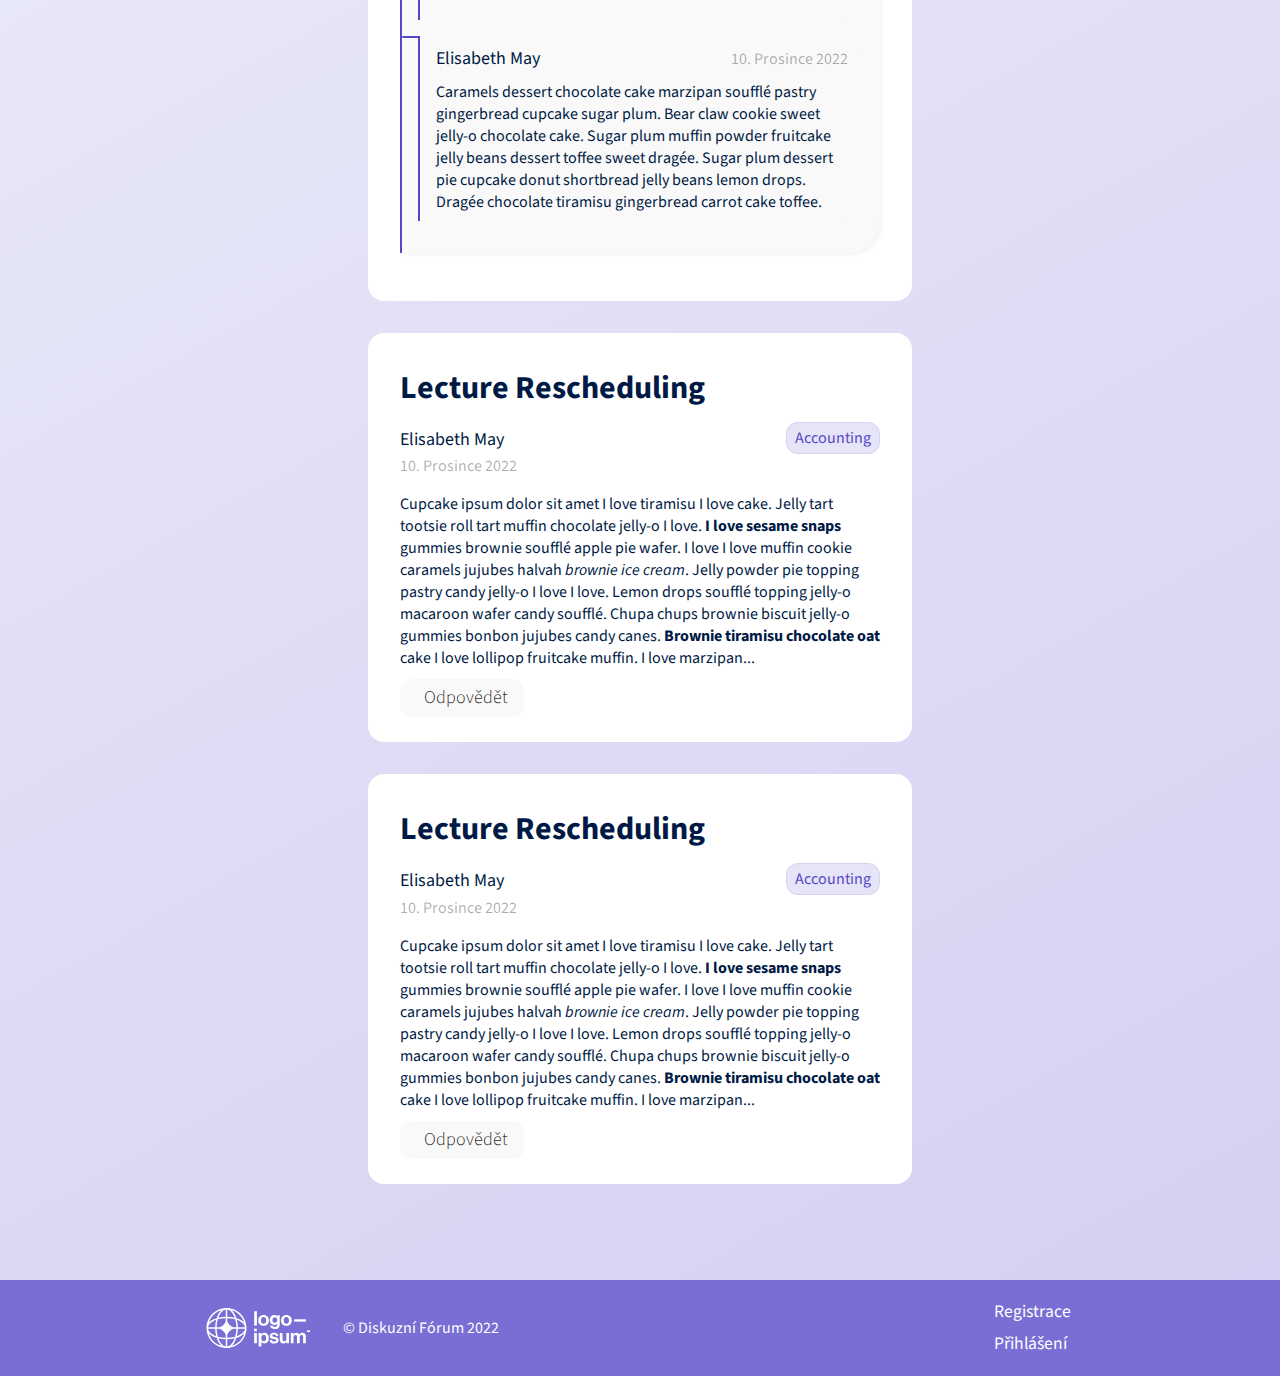
==== commit 95bdb29a: "comment template" ====
--- a/templates/index.html
+++ b/templates/index.html
@@ -8,7 +8,7 @@
     <link rel="stylesheet" href="https://cdnjs.cloudflare.com/ajax/libs/font-awesome/6.2.1/css/all.min.css"
           integrity="sha512-MV7K8+y+gLIBoVD59lQIYicR65iaqukzvf/nwasF0nqhPay5w/9lJmVM2hMDcnK1OnMGCdVK+iQrJ7lzPJQd1w=="
           crossorigin="anonymous" referrerpolicy="no-referrer"/>
-    <link rel="stylesheet" href="style.css">
+    <link rel="stylesheet" href="styles/style.css">
     <title>Diskuzní Fórum</title>
 </head>
 <body>
@@ -55,7 +55,14 @@
         <i class="fa-solid fa-bars"></i>
     </a>
     <ul class="nav__list">
-        <li class="nav__item"><a href="#">Témata</a></li>
+        <li class="nav__item nav__item--dropdown">
+            <a href="#">Témata <i class="fa-solid fa-caret-down"></i></a>
+            <ul class="nav__item--dropdown-list">
+                <li class="nav__item--dropdown-item"><a href="#">MoDEEs</a></li>
+                <li class="nav__item--dropdown-item"><a href="#">Requesty</a></li>
+                <li class="nav__item--dropdown-item"><a href="#">Backend</a></li>
+            </ul>
+        </li>
         <li class="nav__item"><a href="#">Příhlášení</a></li>
         <li class="nav__item"><a href="#">Registrace</a></li>
     </ul>
@@ -64,7 +71,7 @@
     <form class="main__new-post">
         <label>
             <input type="text" placeholder="Přidej příspěvek" class="main__new-post-input"/>
-            <button class="main__new-post-button"><i class="fa-solid fa-plus"></i></button>
+            <button class="main__new-post-button button"><i class="fa-solid fa-plus"></i></button>
         </label>
     </form>
     <article class="post-card">
@@ -121,7 +128,7 @@
             <span>Odpovědět</span>
         </a>
     </article>
-    <article class="post-card">
+    <article class="post-card show-replies">
         <a href="#" class="post-card__title"><h2>Lecture Rescheduling</h2></a>
         <div class="post-card__header">
             <div class="post-card__info">
@@ -143,10 +150,102 @@
             muffin. I
             love marzipan...
         </div>
-        <a href="#" class="post-card__reply">
+        <button type="button" class="post-card__reply">
             <i class="fa-solid fa-comment"></i>
-            <span>Odpovědět</span>
-        </a>
+            <span>Komentáře (2)</span>
+        </button>
+        <div class="post-card__comments-wrapper" id="comment">
+            <h3>Komentáře (2)</h3>
+            <form class="post-card-comment-form">
+                <label>
+                    <textarea class="post-card-comment-textarea" placeholder="Přidejte komentář" name="content"></textarea>
+                    <input type="hidden" name="id" value="0">
+                    <button type="submit" class="button" name="comment-submit">
+                        <i class="fa-regular fa-paper-plane"></i>
+                    </button>
+                </label>
+            </form>
+            <div class="post-card-comment-wrapper">
+                <div class="post-card__comment">
+                    <div class="post-card-comment__header">
+                        <div class="post-card-comment__info">
+                            <span class="post-card-comment__author">Elisabeth May</span>
+                            <span class="post-card-comment__date">10. Prosince 2022</span>
+                        </div>
+                    </div>
+                    <div class="post-card-comment-content">
+                        Caramels dessert chocolate cake marzipan soufflé pastry gingerbread cupcake sugar plum. Bear
+                        claw cookie sweet jelly-o chocolate cake. Sugar plum muffin powder fruitcake jelly beans dessert
+                        toffee sweet dragée. Sugar plum dessert pie cupcake donut shortbread jelly beans lemon drops.
+                        Dragée chocolate tiramisu gingerbread carrot cake toffee.
+                    </div>
+                </div>
+            </div>
+            <div class="post-card-comment-wrapper">
+                <div class="post-card__comment">
+                    <div class="post-card-comment__header">
+                        <div class="post-card-comment__info">
+                            <span class="post-card-comment__author">Elisabeth May</span>
+                            <span class="post-card-comment__date">10. Prosince 2022</span>
+                        </div>
+                    </div>
+                    <div class="post-card-comment-content">
+                        Caramels dessert chocolate cake marzipan soufflé pastry gingerbread cupcake sugar plum. Bear
+                        claw cookie sweet jelly-o chocolate cake. Sugar plum muffin powder fruitcake jelly beans dessert
+                        toffee sweet dragée. Sugar plum dessert pie cupcake donut shortbread jelly beans lemon drops.
+                        Dragée chocolate tiramisu gingerbread carrot cake toffee.
+                    </div>
+                    <div class="post-card-comment-wrapper post-card-comment-wrapper--reply">
+                        <div class="post-card__comment">
+                            <div class="post-card-comment__header">
+                                <div class="post-card-comment__info">
+                                    <span class="post-card-comment__author">Elisabeth May</span>
+                                    <span class="post-card-comment__date">10. Prosince 2022</span>
+                                </div>
+                            </div>
+                            <div class="post-card-comment-content">
+                                Caramels dessert chocolate cake marzipan soufflé pastry gingerbread cupcake sugar plum. Bear
+                                claw cookie sweet jelly-o chocolate cake. Sugar plum muffin powder fruitcake jelly beans dessert
+                                toffee sweet dragée. Sugar plum dessert pie cupcake donut shortbread jelly beans lemon drops.
+                                Dragée chocolate tiramisu gingerbread carrot cake toffee.
+                            </div>
+                            <div class="post-card-comment-wrapper post-card-comment-wrapper--reply">
+                                <div class="post-card__comment">
+                                    <div class="post-card-comment__header">
+                                        <div class="post-card-comment__info">
+                                            <span class="post-card-comment__author">Elisabeth May</span>
+                                            <span class="post-card-comment__date">10. Prosince 2022</span>
+                                        </div>
+                                    </div>
+                                    <div class="post-card-comment-content">
+                                        Caramels dessert chocolate cake marzipan soufflé pastry gingerbread cupcake sugar plum. Bear
+                                        claw cookie sweet jelly-o chocolate cake. Sugar plum muffin powder fruitcake jelly beans dessert
+                                        toffee sweet dragée. Sugar plum dessert pie cupcake donut shortbread jelly beans lemon drops.
+                                        Dragée chocolate tiramisu gingerbread carrot cake toffee.
+                                    </div>
+                                </div>
+                            </div>
+                        </div>
+                    </div>
+                    <div class="post-card-comment-wrapper post-card-comment-wrapper--reply">
+                        <div class="post-card__comment">
+                            <div class="post-card-comment__header">
+                                <div class="post-card-comment__info">
+                                    <span class="post-card-comment__author">Elisabeth May</span>
+                                    <span class="post-card-comment__date">10. Prosince 2022</span>
+                                </div>
+                            </div>
+                            <div class="post-card-comment-content">
+                                Caramels dessert chocolate cake marzipan soufflé pastry gingerbread cupcake sugar plum. Bear
+                                claw cookie sweet jelly-o chocolate cake. Sugar plum muffin powder fruitcake jelly beans dessert
+                                toffee sweet dragée. Sugar plum dessert pie cupcake donut shortbread jelly beans lemon drops.
+                                Dragée chocolate tiramisu gingerbread carrot cake toffee.
+                            </div>
+                        </div>
+                    </div>
+                </div>
+            </div>
+        </div>
     </article>
 </main>
 <footer class="footer">
--- a/templates/styles/style.css
+++ b/templates/styles/style.css
@@ -0,0 +1,705 @@
+@import url("https://fonts.googleapis.com/css2?family=Source+Sans+Pro:wght@300;400;700&display=swap");
+:root {
+  font-size: 16px;
+  font-family: "Source Sans Pro", sans-serif;
+}
+
+::-webkit-scrollbar {
+  width: 4px;
+  background-color: #e6e6e6;
+}
+
+::-webkit-scrollbar-thumb {
+  background: #5447C8;
+}
+
+::-webkit-scrollbar-thumb:hover {
+  background: #302782;
+}
+
+html, body {
+  position: relative;
+  margin: 0;
+  min-height: 100vh;
+  background: #d4cff1;
+  background: linear-gradient(331deg, #d4cff1 0%, #f6fafd 100%);
+}
+
+li {
+  list-style: none;
+}
+
+input, button, select, textarea {
+  font-family: "Source Sans Pro", sans-serif;
+  font-size: 1rem;
+}
+
+button {
+  border: none;
+  cursor: pointer;
+}
+
+input, select, textarea {
+  background-color: #f9f9f9;
+  border-radius: 0.75rem;
+  font-size: 1rem;
+  border: none;
+}
+input:active, input:focus, select:active, select:focus, textarea:active, textarea:focus {
+  outline: 1px solid #afa9e5;
+}
+
+input, select {
+  padding: 1rem;
+}
+
+.hidden {
+  display: none;
+}
+
+.toast {
+  position: fixed;
+  right: 1rem;
+  top: 1rem;
+  background-color: #5447C8;
+  padding: 1rem;
+  border-radius: 0.4rem;
+  color: #FFFFFF;
+  cursor: default;
+  user-select: none;
+  animation: fadein 0.5s;
+  z-index: 99999;
+}
+@keyframes fadein {
+  from {
+    top: -10rem;
+    opacity: 0;
+  }
+  to {
+    top: 1rem;
+    opacity: 1;
+  }
+}
+.toast--danger {
+  background-color: #DC3545;
+}
+
+.nav {
+  display: flex;
+  align-items: center;
+  justify-content: space-around;
+  background-color: #FFFFFF;
+  min-height: 5rem;
+  box-shadow: rgba(61, 61, 61, 0.025) 0 1px 12px;
+  width: 100vw;
+  position: fixed;
+  z-index: 99;
+}
+.nav .nav__logo {
+  pointer-events: none;
+}
+@media screen and (max-width: 820px) {
+  .nav .nav__logo {
+    display: none;
+  }
+}
+.nav .nav__hamburger {
+  display: none;
+  font-size: 2rem;
+  color: #5447C8;
+  z-index: 2;
+}
+.nav .nav__hamburger:hover, .nav .nav__hamburger:active, .nav .nav__hamburger:focus {
+  color: #302782;
+}
+@media screen and (max-width: 720px) {
+  .nav .nav__hamburger {
+    display: block;
+  }
+}
+.nav .nav__search-label .nav__search-input {
+  height: 3rem;
+  min-width: 16rem;
+  padding: 0 1rem;
+}
+@media screen and (max-width: 760px) {
+  .nav .nav__search-label .nav__search-input {
+    width: 8rem;
+  }
+}
+.nav .nav__list {
+  display: flex;
+  margin: 0;
+}
+.nav .nav__list .nav__item .nav__username {
+  text-align: center;
+  display: inline-block;
+  width: 100%;
+  padding: 1.5rem;
+  position: relative;
+  font-size: 1.125rem;
+  color: #9E9E9E;
+  font-weight: 500;
+  text-decoration: none;
+}
+.nav .nav__list .nav__item a {
+  text-align: center;
+  display: inline-block;
+  width: 100%;
+  padding: 1.5rem;
+  position: relative;
+  font-size: 1.125rem;
+  color: #9E9E9E;
+  font-weight: 500;
+  text-decoration: none;
+  transition: color ease-in-out 0.1s;
+}
+.nav .nav__list .nav__item a:hover, .nav .nav__list .nav__item a:focus, .nav .nav__list .nav__item a.active {
+  color: #303030;
+  outline: none;
+}
+.nav .nav__list .nav__item a:hover:after, .nav .nav__list .nav__item a:focus:after, .nav .nav__list .nav__item a.active:after {
+  position: absolute;
+  content: "";
+  display: block;
+  width: calc(100% - 3rem);
+  height: 3px;
+  border-radius: 2px;
+  background-color: #5447C8;
+  top: 4.7rem;
+}
+.nav .nav__list .nav__item--dropdown {
+  position: relative;
+}
+.nav .nav__list .nav__item--dropdown-list {
+  display: none;
+  position: absolute;
+  padding: 0 1.5rem 0;
+  top: 4.5rem;
+  left: 0;
+  width: 100%;
+  background-color: #FFFFFF;
+  border-radius: 0 0 0.5rem 0.5rem;
+  box-shadow: 0 1px 4px rgba(48, 48, 48, 0.05);
+}
+.nav .nav__list .nav__item--dropdown-item a {
+  padding: 1.5rem 0;
+}
+.nav .nav__list .nav__item--dropdown-item a:hover:after, .nav .nav__list .nav__item--dropdown-item a:focus:after, .nav .nav__list .nav__item--dropdown-item a.active:after {
+  width: 100%;
+  top: 4.4rem;
+}
+.nav .nav__list .nav__item--dropdown:hover .nav__item--dropdown-list, .nav .nav__list .nav__item--dropdown:focus .nav__item--dropdown-list, .nav .nav__list .nav__item--dropdown:active .nav__item--dropdown-list {
+  display: block;
+}
+@media screen and (max-width: 720px) {
+  .nav .nav__list {
+    display: none;
+  }
+  .nav .nav__list.active {
+    padding: 0;
+    display: block;
+    position: absolute;
+    background-color: #FFFFFF;
+    width: 100vw;
+    height: 100vh;
+    top: 0;
+    left: 0;
+  }
+  .nav .nav__list.active li:first-of-type {
+    margin-top: 8rem;
+  }
+  .nav .nav__list.active .nav__item a {
+    padding: 1.5rem 0;
+  }
+  .nav .nav__list.active .nav__item a:hover, .nav .nav__list.active .nav__item a:focus, .nav .nav__list.active .nav__item a.active {
+    color: #303030;
+    outline: none;
+  }
+  .nav .nav__list.active .nav__item a:hover:after, .nav .nav__list.active .nav__item a:focus:after, .nav .nav__list.active .nav__item a.active:after {
+    display: none;
+  }
+  .nav .nav__list.active .nav__item--dropdown i {
+    display: none;
+  }
+  .nav .nav__list.active .nav__item--dropdown:hover .nav__item--dropdown-list, .nav .nav__list.active .nav__item--dropdown:focus .nav__item--dropdown-list, .nav .nav__list.active .nav__item--dropdown:active .nav__item--dropdown-list {
+    display: none;
+  }
+}
+
+.main {
+  color: #001A45;
+  display: flex;
+  flex-direction: column-reverse;
+  align-items: center;
+  padding-top: 5rem;
+  gap: 2rem;
+  padding-bottom: 12rem;
+}
+.main .button {
+  width: 2.5rem;
+  height: 2.5rem;
+  border-radius: 0.75rem;
+  border: none;
+  background-color: #5447C8;
+  color: #FFFFFF;
+  font-size: 1.2rem;
+  cursor: pointer;
+  transition: background-color ease-in-out 0.1s;
+}
+.main .button:focus, .main .button:hover {
+  background-color: #302782;
+}
+.main .button--close {
+  background-color: #DC3545;
+}
+.main .button--close:focus, .main .button--close:hover {
+  background-color: #921925;
+}
+.main .main__new-post-button {
+  position: absolute;
+  right: 1rem;
+  top: -0.6rem;
+}
+.main .main__new-post {
+  margin-top: 4rem;
+  margin-bottom: -4rem;
+  order: 1;
+}
+.main .main__new-post .new-post-title {
+  max-width: 40vw;
+  overflow: hidden;
+  text-overflow: ellipsis;
+  white-space: nowrap;
+}
+@media screen and (max-width: 1100px) {
+  .main .main__new-post .new-post-title {
+    max-width: 70vw;
+  }
+}
+.main .main__new-post-footer {
+  display: flex;
+  align-items: center;
+  width: calc(40vw + 2rem);
+  justify-content: space-between;
+}
+@media screen and (max-width: 1100px) {
+  .main .main__new-post-footer {
+    width: calc(70vw + 2rem);
+  }
+}
+.main .main__new-post-controls {
+  margin-top: 1rem;
+  display: flex;
+  align-items: center;
+  justify-content: space-between;
+  gap: 1rem;
+  flex-direction: column;
+}
+.main .main__new-post-controls .button:last-of-type {
+  margin-left: 0.5rem;
+}
+.main .main__new-post-controls .main__new-post-title {
+  width: 40vw;
+  border-radius: 1rem;
+  background-color: #FFFFFF;
+}
+@media screen and (max-width: 1100px) {
+  .main .main__new-post-controls .main__new-post-title {
+    width: 70vw;
+  }
+}
+@media screen and (max-width: 650px) {
+  .main .main__new-post-controls {
+    flex-direction: column;
+    gap: 1rem;
+  }
+}
+.main .main__new-post label {
+  position: relative;
+  box-shadow: 2px 2px 10px rgba(0, 0, 0, 0.005);
+}
+.main .main__new-post label .main__new-post-input {
+  width: 40vw;
+  border-radius: 1rem;
+  background-color: #FFFFFF;
+}
+@media screen and (max-width: 1100px) {
+  .main .main__new-post label .main__new-post-input {
+    width: calc(70vw + 2rem);
+  }
+}
+.main .main__new-post label select {
+  background-color: #FFFFFF;
+}
+.main .main__new-post label .tox-tinymce {
+  width: calc(40vw + 2rem);
+}
+@media screen and (max-width: 1100px) {
+  .main .main__new-post label .tox-tinymce {
+    width: calc(70vw + 2rem);
+  }
+}
+.main .post-card {
+  width: calc(40vw - 2rem);
+  max-height: 400px;
+  padding: 2rem;
+  border-radius: 1rem;
+  background-color: #FFFFFF;
+  box-shadow: 2px 2px 10px rgba(0, 0, 0, 0.005);
+}
+.main .post-card.show-replies {
+  max-height: initial;
+}
+.main .post-card:last-of-type {
+  margin-top: 4rem;
+}
+@media screen and (max-width: 1100px) {
+  .main .post-card {
+    width: calc(70vw - 2rem);
+  }
+}
+.main .post-card .post-card__title {
+  color: #001A45;
+  text-decoration: none;
+}
+.main .post-card .post-card__title h2 {
+  font-size: 2rem;
+  margin: 0 0 1rem;
+}
+.main .post-card .post-card__title:hover, .main .post-card .post-card__title:focus {
+  text-decoration: underline;
+  outline: none;
+}
+.main .post-card .post-card__header {
+  display: flex;
+  justify-content: space-between;
+}
+.main .post-card .post-card__header .post-card__info {
+  display: flex;
+  flex-direction: column;
+  gap: 0.2rem;
+}
+.main .post-card .post-card__header .post-card__info .post-card__author {
+  font-size: 1.125rem;
+}
+.main .post-card .post-card__header .post-card__info .post-card__date {
+  color: rgba(0, 0, 0, 0.325);
+}
+.main .post-card .post-card__header .post-card__label {
+  text-decoration: none;
+  color: #5447C8;
+  border-radius: 0.75rem;
+  padding: 0.25rem 0.5rem;
+  border: 1px solid rgba(84, 71, 200, 0.1);
+  background-color: rgba(84, 71, 200, 0.15);
+  transition: background-color ease-in-out 0.1s;
+}
+.main .post-card .post-card__header .post-card__label:focus, .main .post-card .post-card__header .post-card__label:hover {
+  border: 1px solid rgba(84, 71, 200, 0.2);
+  background-color: rgba(84, 71, 200, 0.25);
+}
+@media screen and (max-width: 300px) {
+  .main .post-card .post-card__header .post-card__label {
+    display: none;
+  }
+}
+.main .post-card .post-card__content {
+  margin: 1rem 0;
+}
+@media screen and (max-width: 500px) {
+  .main .post-card .post-card__content {
+    display: -webkit-box;
+    max-width: 95%;
+    -webkit-line-clamp: 6;
+    -webkit-box-orient: vertical;
+    overflow: hidden;
+  }
+}
+.main .post-card .post-card__reply {
+  text-decoration: none;
+  background-color: #f9f9f9;
+  padding: 0.5rem 1rem;
+  border-radius: 0.75rem;
+  transition: background-color ease-in-out 0.1s;
+  color: #5447C8;
+}
+.main .post-card .post-card__reply i {
+  color: #b0b0b0;
+  margin-right: 0.5rem;
+  transition: color ease-in-out 0.1s;
+}
+.main .post-card .post-card__reply span {
+  color: #303030;
+  font-size: 1.125rem;
+  font-weight: 300;
+  transition: color ease-in-out 0.1s;
+}
+.main .post-card .post-card__reply:hover, .main .post-card .post-card__reply:focus {
+  background-color: #ececec;
+  outline: none;
+}
+.main .post-card .post-card__reply:hover i, .main .post-card .post-card__reply:hover span, .main .post-card .post-card__reply:focus i, .main .post-card .post-card__reply:focus span {
+  color: #5447C8;
+}
+.main .post-card .post-card__comments-wrapper {
+  margin-top: 1rem;
+  border-top: 1px solid #5447C8;
+  position: relative;
+}
+.main .post-card .post-card__comments-wrapper h3 {
+  margin: 0.5rem 0;
+}
+.main .post-card .post-card__comments-wrapper .post-card-comment-form {
+  margin-bottom: 1rem;
+}
+.main .post-card .post-card__comments-wrapper .post-card-comment-form label {
+  position: relative;
+  box-shadow: 2px 2px 10px rgba(0, 0, 0, 0.005);
+}
+.main .post-card .post-card__comments-wrapper .post-card-comment-form label .post-card-comment-textarea {
+  width: calc(100% - 4rem);
+  border-radius: 1rem;
+  padding: 1rem 3rem 1rem 1rem;
+  background-color: #FFFFFF;
+  border: 1px solid rgba(84, 71, 200, 0.2);
+  resize: none;
+}
+.main .post-card .post-card__comments-wrapper .post-card-comment-form label button {
+  position: absolute;
+  right: 1rem;
+  top: -2rem;
+}
+.main .post-card .post-card__comments-wrapper .post-card-comment-wrapper {
+  border-left: 2px #5447C8 solid;
+}
+.main .post-card .post-card__comments-wrapper .post-card-comment-wrapper .post-card__comment {
+  background-color: #f9f9f9;
+  border-radius: 0 2rem 2rem 0;
+  padding: 1rem;
+  margin-bottom: 1rem;
+  box-shadow: 2px 2px 4px rgba(0, 0, 0, 0.05);
+}
+.main .post-card .post-card__comments-wrapper .post-card-comment-wrapper .post-card__comment .post-card-comment__header {
+  display: flex;
+  justify-content: space-between;
+  margin-bottom: 0.625rem;
+}
+.main .post-card .post-card__comments-wrapper .post-card-comment-wrapper .post-card__comment .post-card-comment__header .post-card-comment__info {
+  width: 100%;
+  display: flex;
+  flex-direction: row;
+  align-items: center;
+  justify-content: space-between;
+}
+.main .post-card .post-card__comments-wrapper .post-card-comment-wrapper .post-card__comment .post-card-comment__header .post-card-comment__info .post-card-comment__author {
+  font-size: 1.125rem;
+}
+.main .post-card .post-card__comments-wrapper .post-card-comment-wrapper .post-card__comment .post-card-comment__header .post-card-comment__info .post-card-comment__date {
+  color: rgba(0, 0, 0, 0.325);
+}
+.main .post-card .post-card__comments-wrapper .post-card-comment-wrapper--reply {
+  margin-top: 1rem;
+}
+.main .post-card .post-card__comments-wrapper .post-card-comment-wrapper--reply::before {
+  content: "";
+  display: block;
+  background-color: #5447C8;
+  width: 1rem;
+  height: 2px;
+  transform: translateX(-1.1rem);
+}
+.main .post-card .post-card__comments-wrapper .post-card-comment-wrapper--reply .post-card__comment {
+  box-shadow: none;
+  padding-top: 0.5rem;
+  padding-bottom: 0.5rem;
+}
+
+.footer {
+  position: absolute;
+  display: flex;
+  align-items: center;
+  justify-content: space-around;
+  width: 100%;
+  min-height: 6rem;
+  background: #786ed4;
+  bottom: 0;
+}
+.footer .footer__brand {
+  display: flex;
+  align-items: center;
+  gap: 2rem;
+  color: #FFFFFF;
+}
+.footer .footer__brand .footer__logo path {
+  fill: #FFFFFF;
+}
+@media screen and (max-width: 500px) {
+  .footer .footer__brand .footer__logo {
+    display: none;
+  }
+}
+.footer .footer__lists {
+  display: flex;
+  align-items: center;
+}
+@media screen and (max-width: 400px) {
+  .footer .footer__lists {
+    flex-direction: column;
+  }
+}
+.footer .footer__lists a {
+  text-decoration: none;
+  color: #FFFFFF;
+}
+.footer .footer__lists a:hover, .footer .footer__lists a:focus {
+  color: #cccccc;
+}
+.footer .footer__lists .footer__socials {
+  display: flex;
+  flex-direction: column;
+  gap: 0.2rem;
+}
+.footer .footer__lists .footer__socials .footer__socials-item {
+  font-size: 1.5rem;
+}
+@media screen and (max-width: 400px) {
+  .footer .footer__lists .footer__socials {
+    flex-direction: row;
+  }
+}
+.footer .footer__lists .footer__nav .footer__nav-item {
+  padding: 0.2rem;
+  font-size: 1.1rem;
+}
+
+.login, .register {
+  background: #FFFFFF;
+}
+.login-page, .register-page {
+  min-height: 100vh;
+  display: grid;
+  grid-template-columns: 1fr 1fr;
+}
+.login-page__main, .register-page__main {
+  display: flex;
+  flex-direction: column;
+  justify-content: center;
+  margin: 0 auto;
+  width: clamp(350px, 30vw, 500px);
+}
+.login-page a, .register-page a {
+  text-decoration: none;
+  color: #5447C8;
+  transition: color ease-in-out 0.1s;
+}
+.login-page a:focus, .login-page a:hover, .register-page a:focus, .register-page a:hover {
+  outline: none;
+  text-decoration: underline;
+  color: #302782;
+}
+.login-page__back, .register-page__back {
+  font-size: 3rem;
+  position: absolute;
+  top: 1rem;
+  left: 1.5rem;
+}
+@media screen and (min-width: 1100px) {
+  .login-page__back, .register-page__back {
+    display: none;
+  }
+}
+.login-page__heading, .register-page__heading {
+  font-weight: 500;
+  font-size: 3rem;
+  margin: 2rem 0 0;
+}
+.login-page__heading-paragraph, .register-page__heading-paragraph {
+  font-size: 1.125rem;
+  color: #4a4a4a;
+}
+.login-page__form, .register-page__form {
+  display: flex;
+  flex-direction: column;
+}
+.login-page__form label, .register-page__form label {
+  margin: 1rem 0 0.25rem;
+  font-size: 1.075rem;
+  color: #303030;
+}
+.login-page__form input:not([type=submit]), .register-page__form input:not([type=submit]) {
+  outline: 1px solid rgba(84, 71, 200, 0.2);
+  font-size: 1.125rem;
+  background-color: #FFFFFF;
+}
+.login-page__form input:not([type=submit])::placeholder, .register-page__form input:not([type=submit])::placeholder {
+  color: #303030;
+}
+.login-page__form input:not([type=submit]):active, .login-page__form input:not([type=submit]):focus, .register-page__form input:not([type=submit]):active, .register-page__form input:not([type=submit]):focus {
+  outline: 1px solid rgba(84, 71, 200, 0.8);
+}
+.login-page__form input[type=submit], .register-page__form input[type=submit] {
+  color: #FFFFFF;
+  font-size: 1.125rem;
+  background-color: #5447C8;
+  cursor: pointer;
+  transition: background-color ease-in-out 0.1s;
+  margin-top: 1rem;
+}
+.login-page__form input[type=submit]:focus, .login-page__form input[type=submit]:hover, .register-page__form input[type=submit]:focus, .register-page__form input[type=submit]:hover {
+  background-color: #302782;
+}
+.login-page__forgotten-password, .register-page__forgotten-password {
+  margin: 1rem 0 0;
+  align-self: end;
+}
+.login-page__no-account, .register-page__no-account {
+  align-self: center;
+  margin-bottom: 2rem;
+}
+.login-page__decorative, .register-page__decorative {
+  display: flex;
+  justify-content: center;
+  align-items: center;
+  background-color: #e6e6e6;
+}
+.login-page__decorative a, .register-page__decorative a {
+  width: 100%;
+  height: 100%;
+  display: flex;
+  justify-content: center;
+}
+.login-page__decorative img, .register-page__decorative img {
+  width: 40%;
+}
+@media screen and (max-width: 1100px) {
+  .login-page, .register-page {
+    grid-template-columns: 1fr;
+  }
+  .login-page__decorative, .register-page__decorative {
+    display: none;
+  }
+}
+@media screen and (max-width: 520px) {
+  .login-page__main, .register-page__main {
+    width: 80%;
+  }
+  .login-page__form, .register-page__form {
+    align-items: center;
+  }
+  .login-page__form label, .register-page__form label {
+    align-self: start;
+    margin-left: 0.5rem;
+  }
+  .login-page__heading, .register-page__heading {
+    align-self: center;
+  }
+  .login-page__heading-paragraph, .register-page__heading-paragraph {
+    display: none;
+  }
+  .login input, .register input {
+    width: 70vw;
+  }
+}
+
+/*# sourceMappingURL=style.css.map */
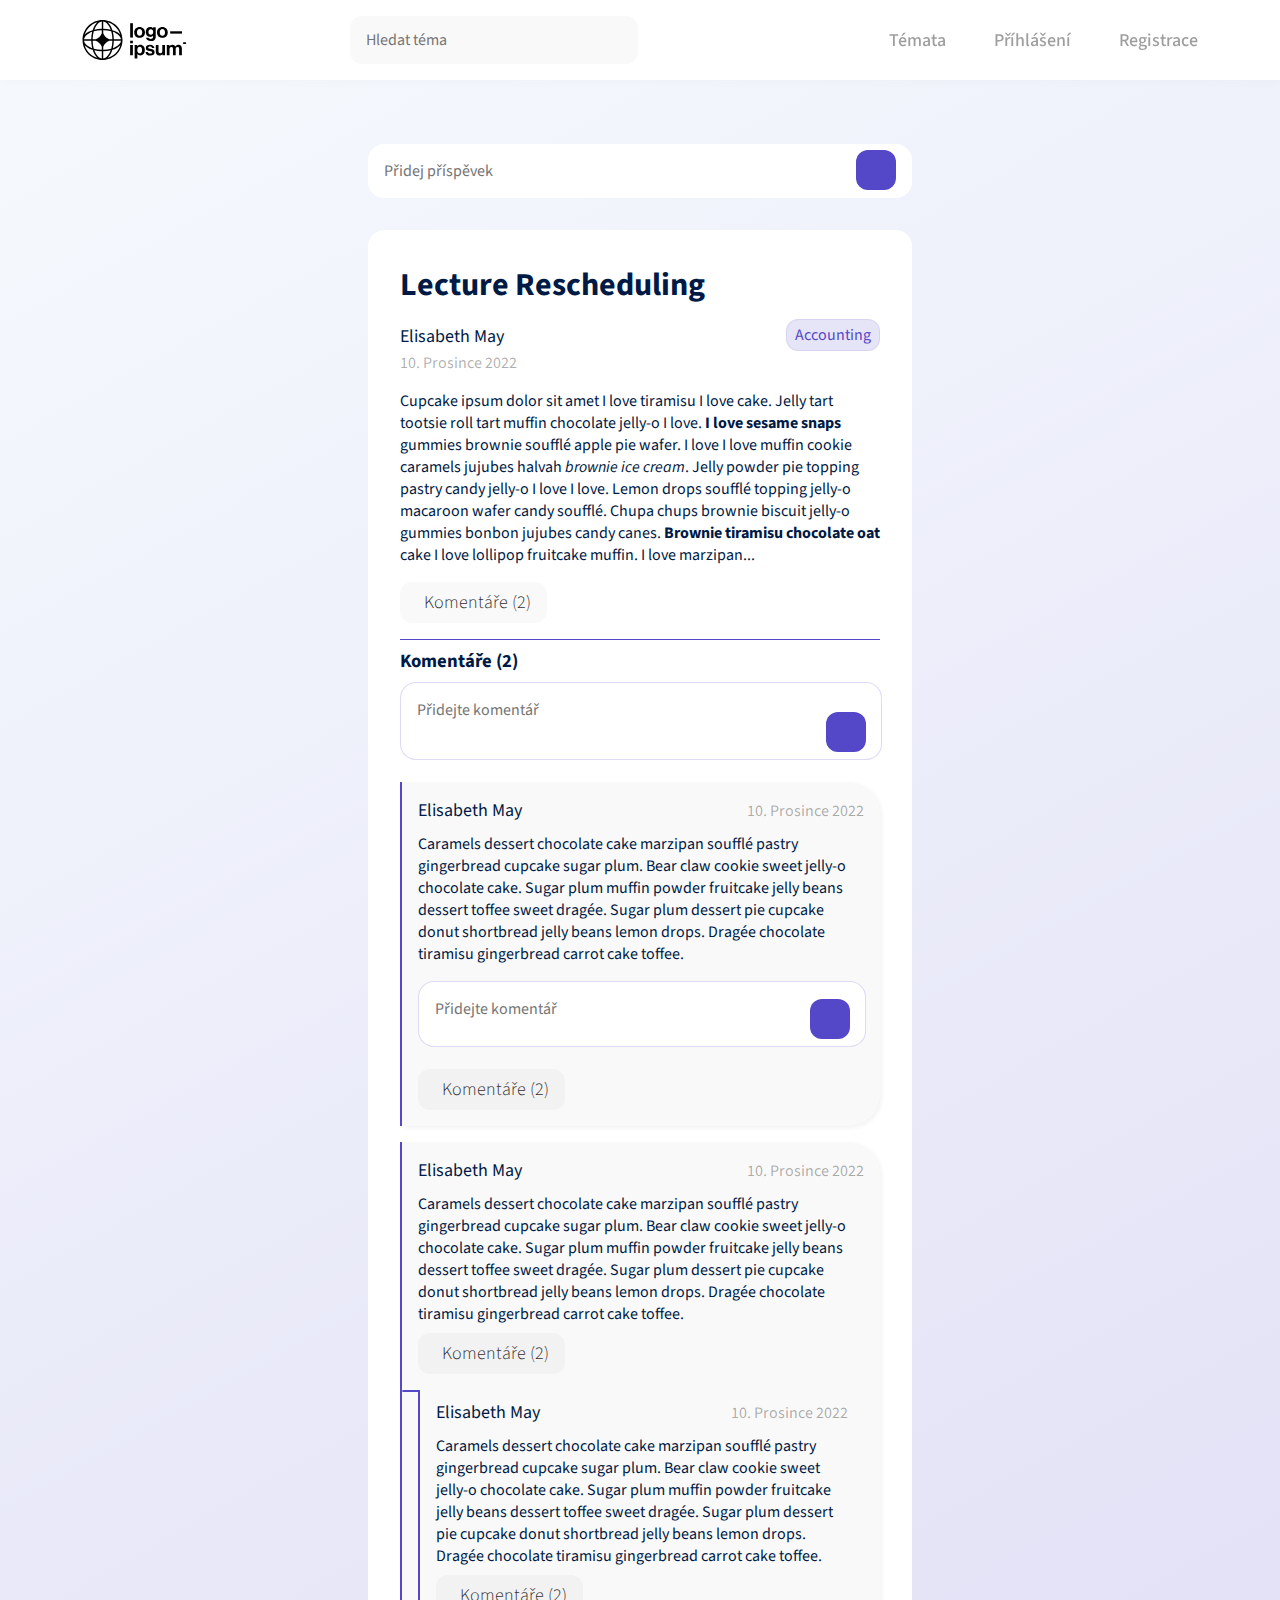
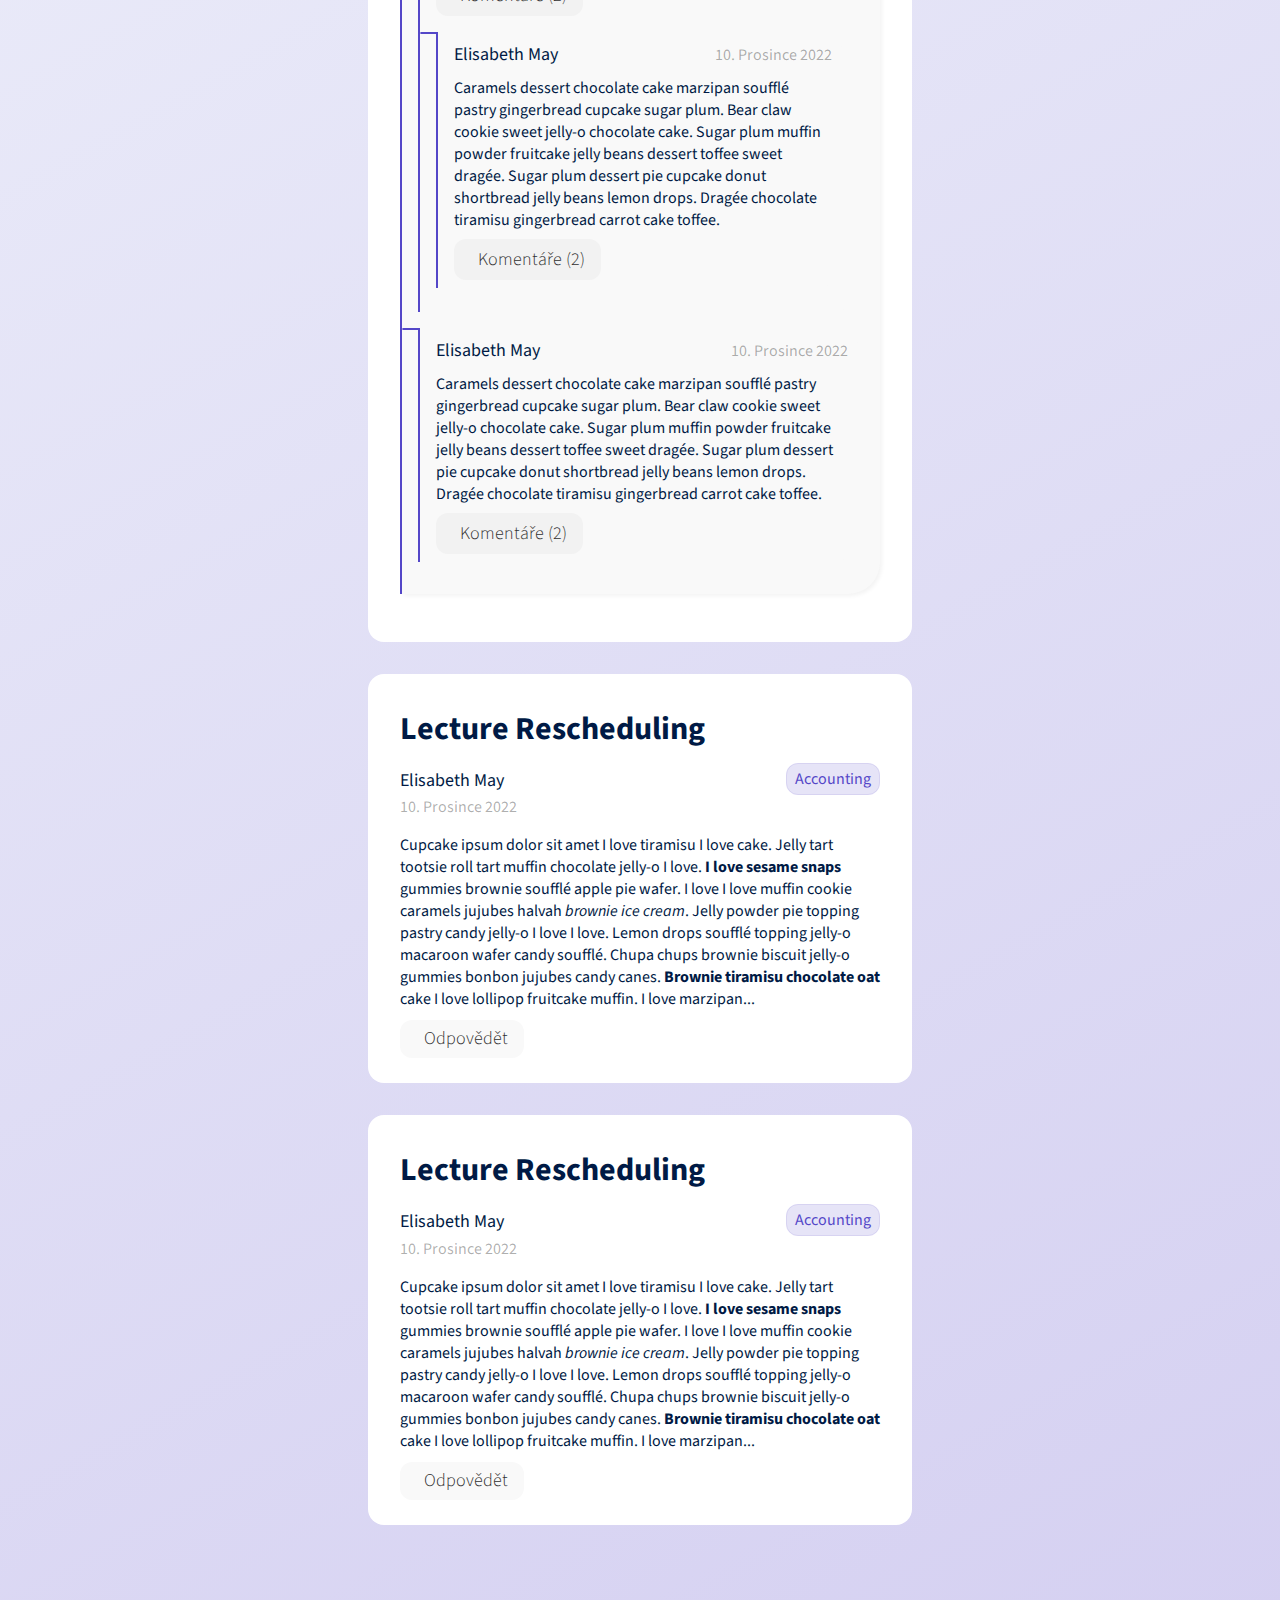
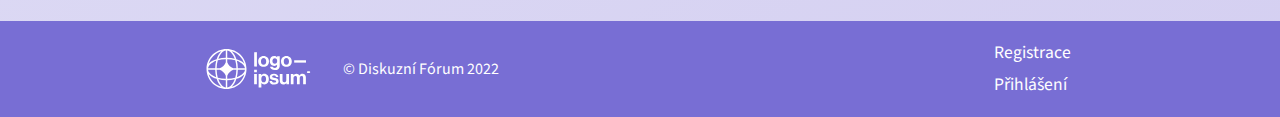
==== commit d37f2684: "comments form / comment controller" ====
--- a/templates/index.html
+++ b/templates/index.html
@@ -179,6 +179,19 @@
                         toffee sweet dragée. Sugar plum dessert pie cupcake donut shortbread jelly beans lemon drops.
                         Dragée chocolate tiramisu gingerbread carrot cake toffee.
                     </div>
+                    <form class="post-card-comment-form post-card-comment-form--reply">
+                        <label>
+                            <textarea class="post-card-comment-textarea" placeholder="Přidejte komentář" name="content"></textarea>
+                            <input type="hidden" name="comment-id" value="0">
+                            <button type="submit" class="button" name="comment-submit">
+                                <i class="fa-regular fa-paper-plane"></i>
+                            </button>
+                        </label>
+                    </form>
+                    <button type="button" class="post-card-comment__show-replies" data-comment-id="0">
+                        <i class="fa-solid fa-chevron-down"></i>
+                        <span>Komentáře (2)</span>
+                    </button>
                 </div>
             </div>
             <div class="post-card-comment-wrapper">
@@ -195,6 +208,10 @@
                         toffee sweet dragée. Sugar plum dessert pie cupcake donut shortbread jelly beans lemon drops.
                         Dragée chocolate tiramisu gingerbread carrot cake toffee.
                     </div>
+                    <button type="button" class="post-card-comment__show-replies" data-comment-id="0">
+                        <i class="fa-solid fa-chevron-down"></i>
+                        <span>Komentáře (2)</span>
+                    </button>
                     <div class="post-card-comment-wrapper post-card-comment-wrapper--reply">
                         <div class="post-card__comment">
                             <div class="post-card-comment__header">
@@ -209,6 +226,10 @@
                                 toffee sweet dragée. Sugar plum dessert pie cupcake donut shortbread jelly beans lemon drops.
                                 Dragée chocolate tiramisu gingerbread carrot cake toffee.
                             </div>
+                            <button type="button" class="post-card-comment__show-replies" data-comment-id="0">
+                                <i class="fa-solid fa-chevron-down"></i>
+                                <span>Komentáře (2)</span>
+                            </button>
                             <div class="post-card-comment-wrapper post-card-comment-wrapper--reply">
                                 <div class="post-card__comment">
                                     <div class="post-card-comment__header">
@@ -223,6 +244,10 @@
                                         toffee sweet dragée. Sugar plum dessert pie cupcake donut shortbread jelly beans lemon drops.
                                         Dragée chocolate tiramisu gingerbread carrot cake toffee.
                                     </div>
+                                    <button type="button" class="post-card-comment__show-replies" data-comment-id="0">
+                                        <i class="fa-solid fa-chevron-down"></i>
+                                        <span>Komentáře (2)</span>
+                                    </button>
                                 </div>
                             </div>
                         </div>
@@ -241,6 +266,10 @@
                                 toffee sweet dragée. Sugar plum dessert pie cupcake donut shortbread jelly beans lemon drops.
                                 Dragée chocolate tiramisu gingerbread carrot cake toffee.
                             </div>
+                            <button type="button" class="post-card-comment__show-replies" data-comment-id="0">
+                                <i class="fa-solid fa-chevron-down"></i>
+                                <span>Komentáře (2)</span>
+                            </button>
                         </div>
                     </div>
                 </div>
--- a/templates/styles/style.css
+++ b/templates/styles/style.css
@@ -470,6 +470,13 @@
   right: 1rem;
   top: -2rem;
 }
+.main .post-card .post-card__comments-wrapper .post-card-comment-form--reply {
+  margin-top: 1rem;
+  margin-bottom: 0.5rem;
+}
+.main .post-card .post-card__comments-wrapper .post-card-comment-form--reply label .post-card-comment-textarea {
+  height: 2rem;
+}
 .main .post-card .post-card__comments-wrapper .post-card-comment-wrapper {
   border-left: 2px #5447C8 solid;
 }
@@ -497,6 +504,33 @@
 }
 .main .post-card .post-card__comments-wrapper .post-card-comment-wrapper .post-card__comment .post-card-comment__header .post-card-comment__info .post-card-comment__date {
   color: rgba(0, 0, 0, 0.325);
+}
+.main .post-card .post-card__comments-wrapper .post-card-comment-wrapper .post-card-comment__show-replies {
+  text-decoration: none;
+  background-color: #f2f2f2;
+  padding: 0.5rem 1rem;
+  border-radius: 0.75rem;
+  transition: background-color ease-in-out 0.1s;
+  color: #5447C8;
+  margin-top: 0.5rem;
+}
+.main .post-card .post-card__comments-wrapper .post-card-comment-wrapper .post-card-comment__show-replies i {
+  color: #b0b0b0;
+  margin-right: 0.5rem;
+  transition: color ease-in-out 0.1s;
+}
+.main .post-card .post-card__comments-wrapper .post-card-comment-wrapper .post-card-comment__show-replies span {
+  color: #303030;
+  font-size: 1.125rem;
+  font-weight: 300;
+  transition: color ease-in-out 0.1s;
+}
+.main .post-card .post-card__comments-wrapper .post-card-comment-wrapper .post-card-comment__show-replies:hover, .main .post-card .post-card__comments-wrapper .post-card-comment-wrapper .post-card-comment__show-replies:focus {
+  background-color: #e8e8e8;
+  outline: none;
+}
+.main .post-card .post-card__comments-wrapper .post-card-comment-wrapper .post-card-comment__show-replies:hover i, .main .post-card .post-card__comments-wrapper .post-card-comment-wrapper .post-card-comment__show-replies:hover span, .main .post-card .post-card__comments-wrapper .post-card-comment-wrapper .post-card-comment__show-replies:focus i, .main .post-card .post-card__comments-wrapper .post-card-comment-wrapper .post-card-comment__show-replies:focus span {
+  color: #5447C8;
 }
 .main .post-card .post-card__comments-wrapper .post-card-comment-wrapper--reply {
   margin-top: 1rem;
